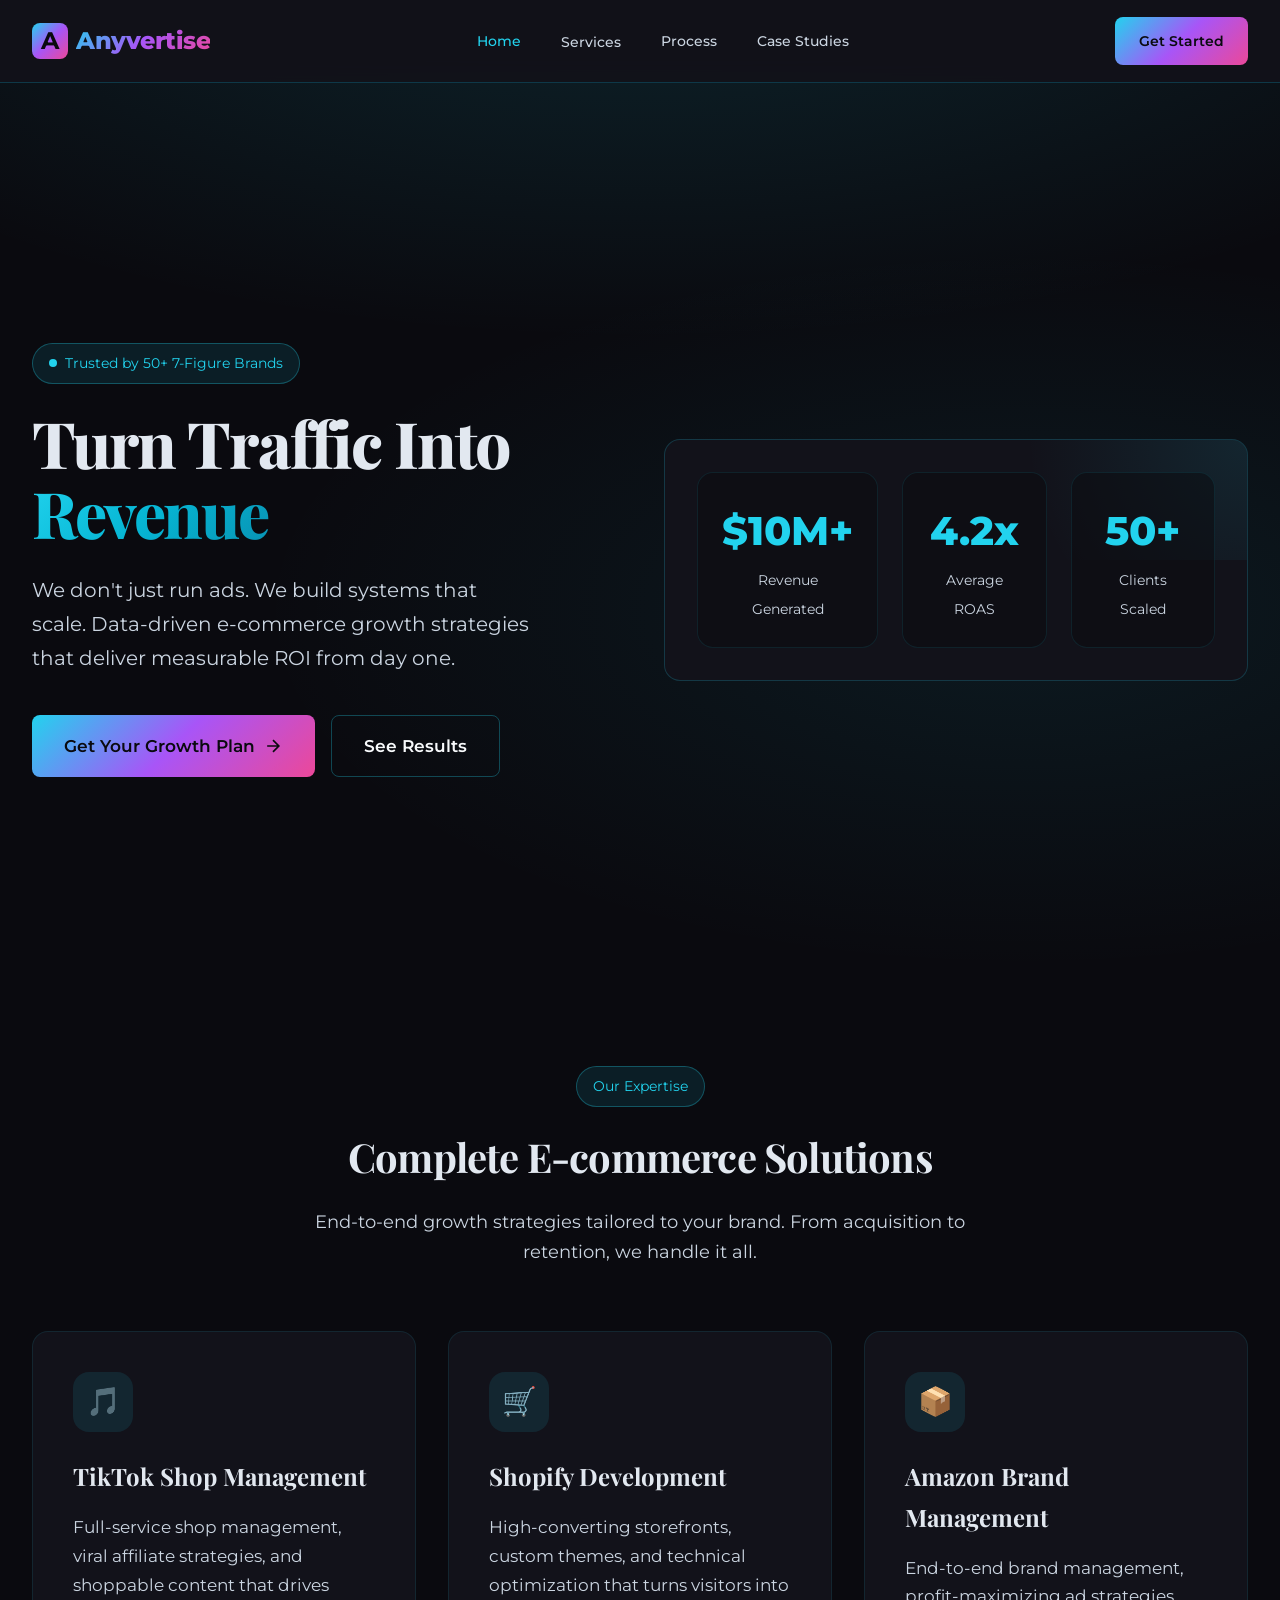
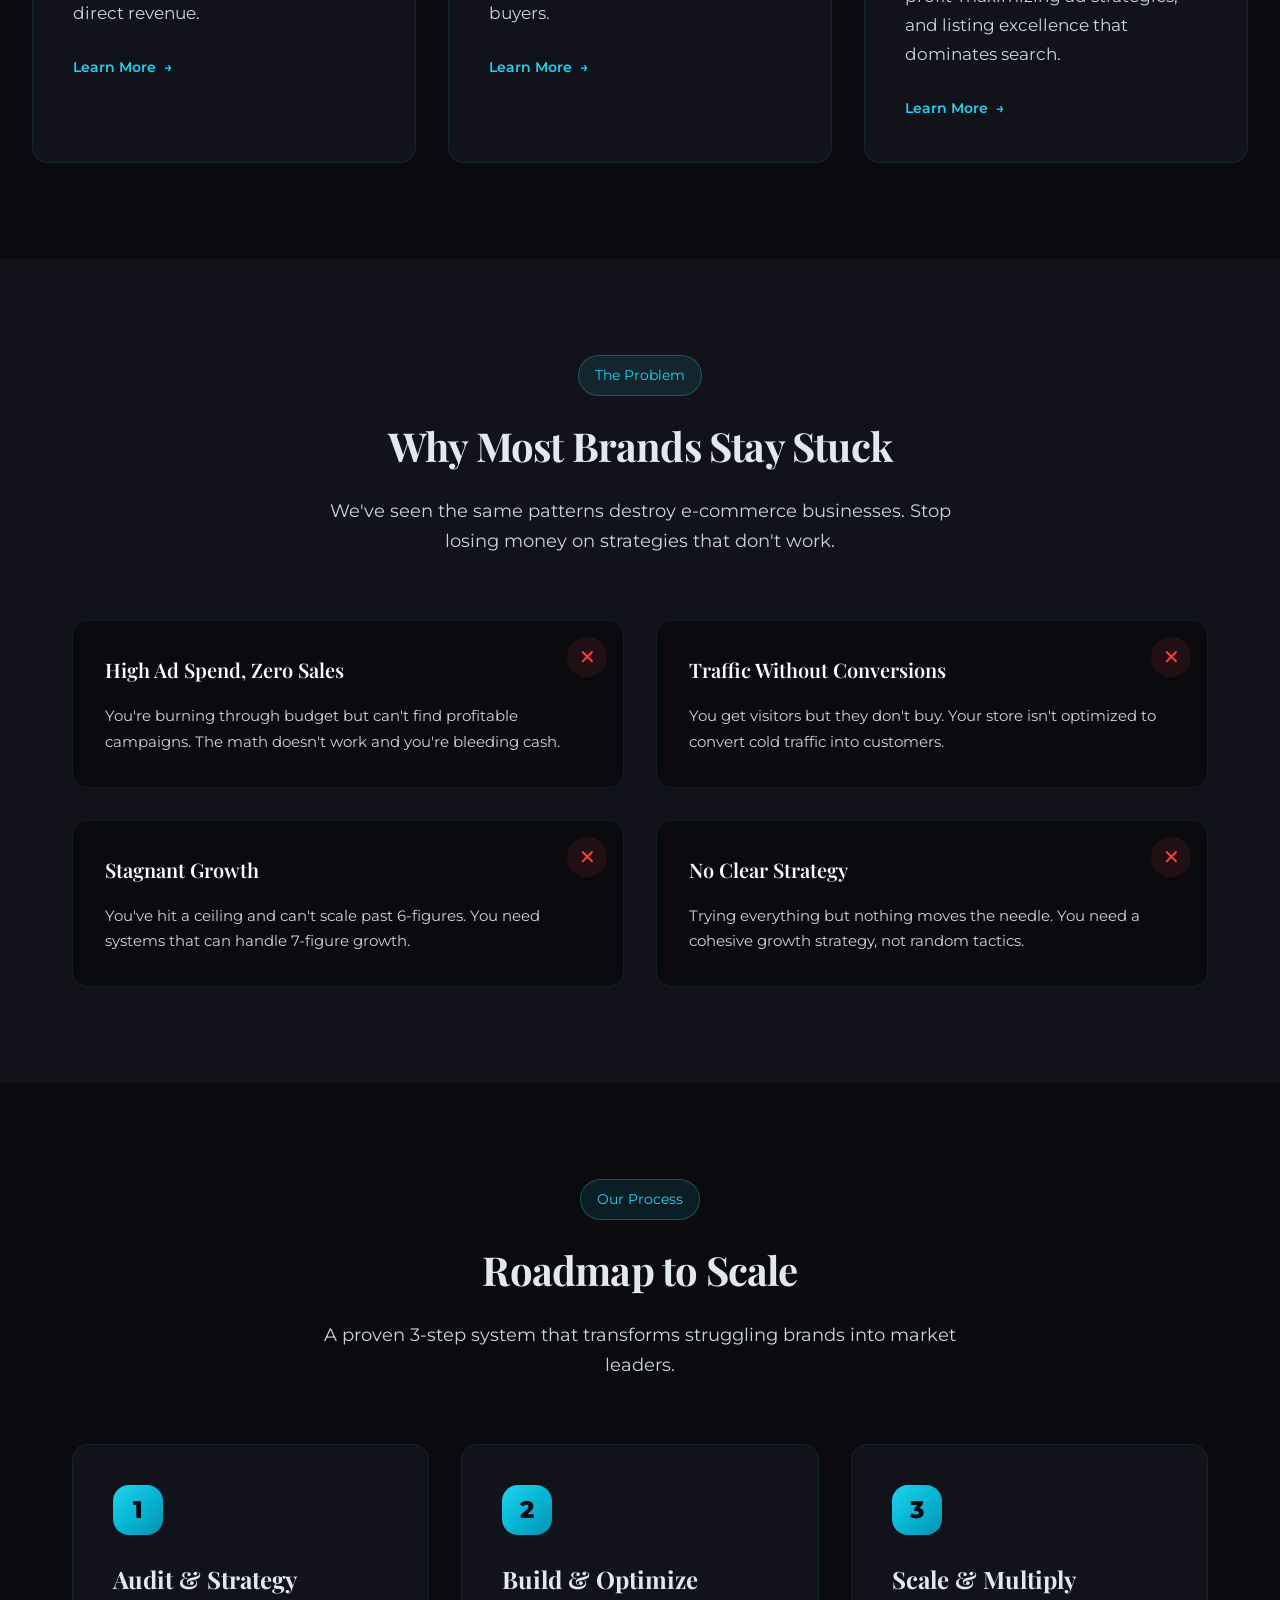
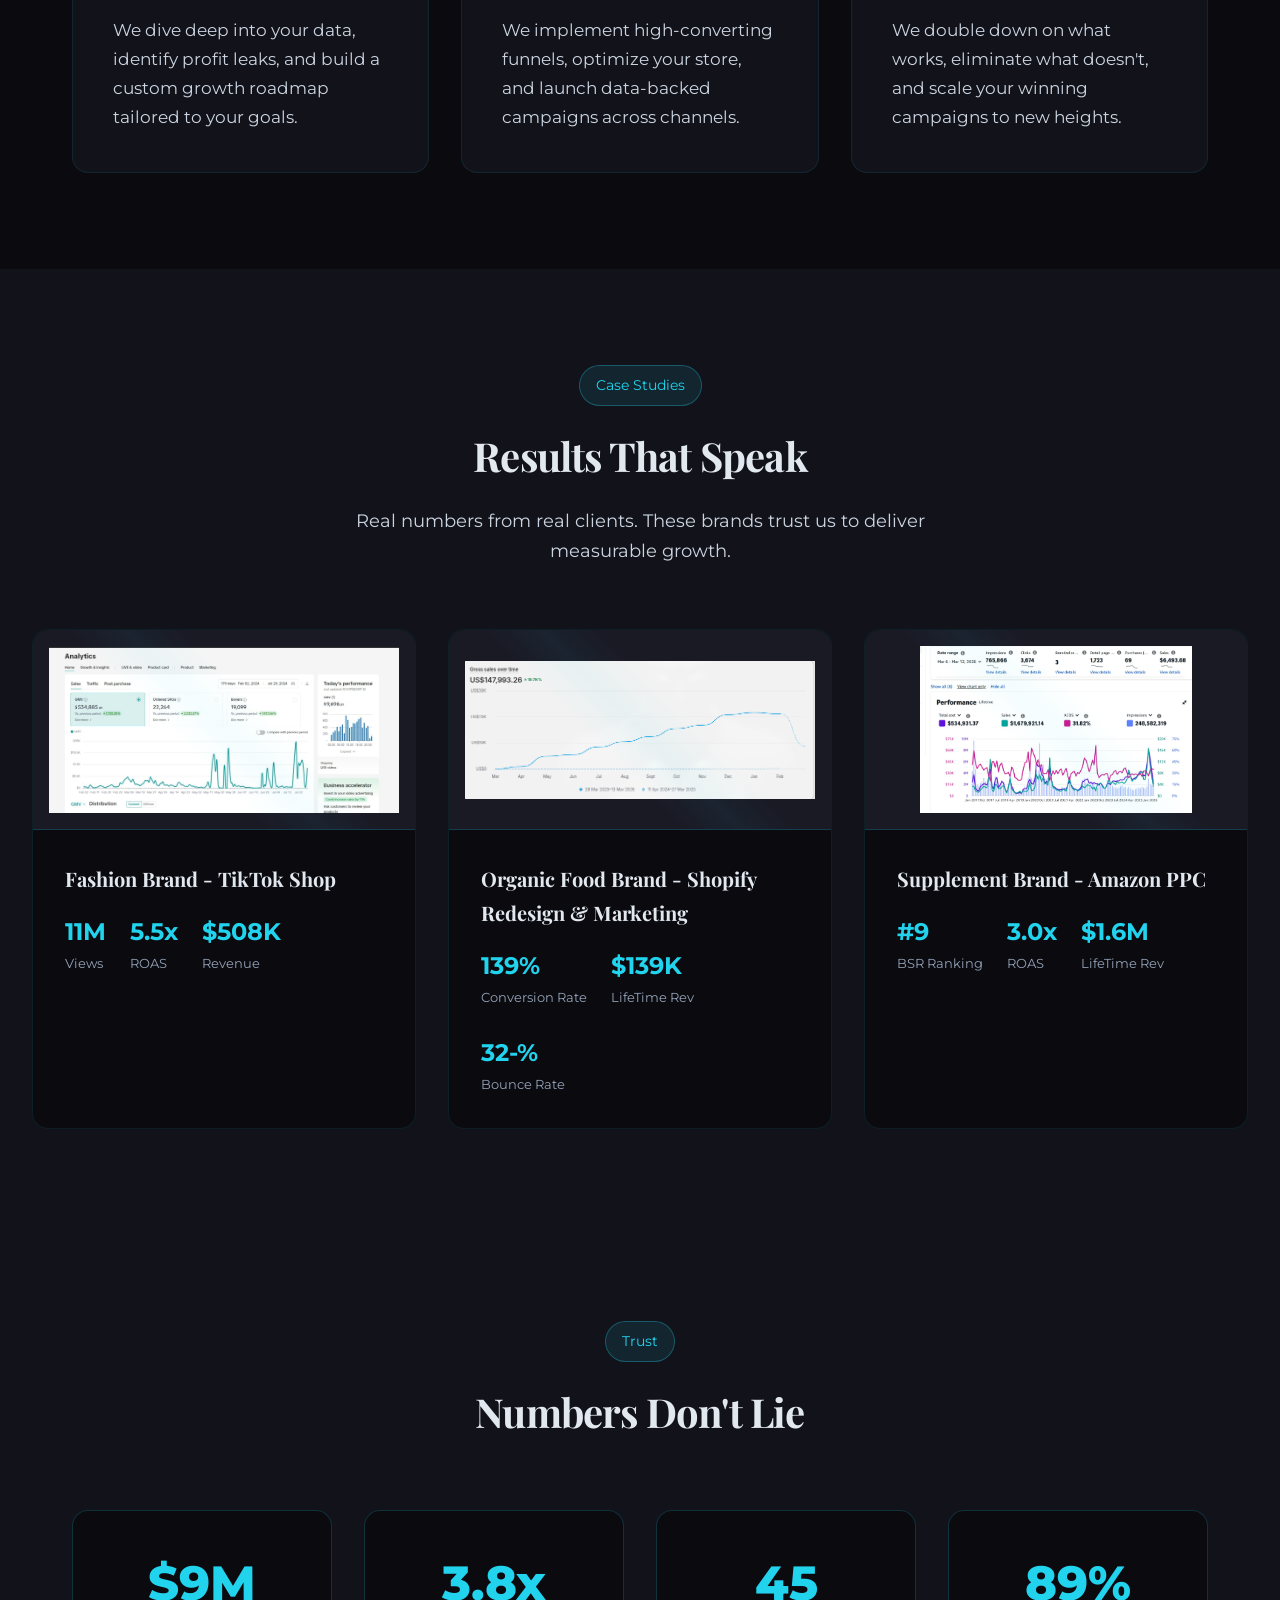
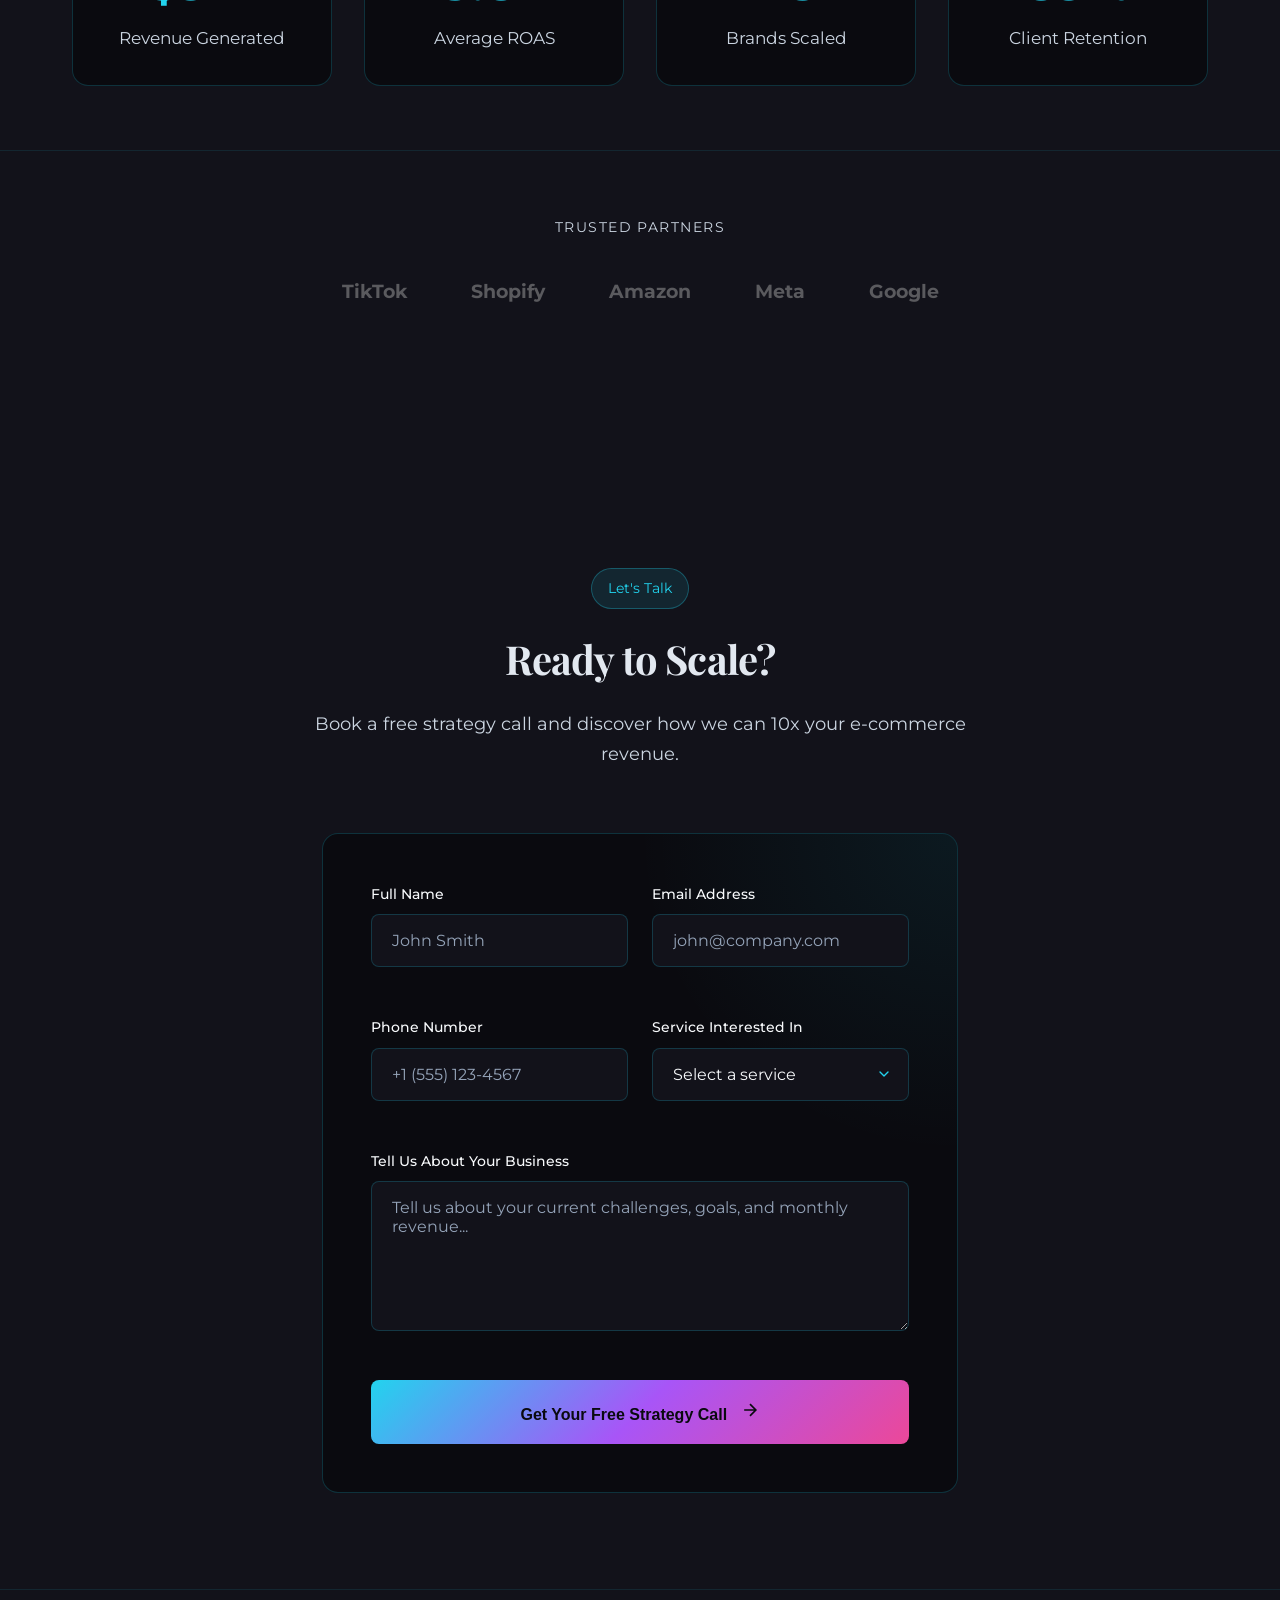
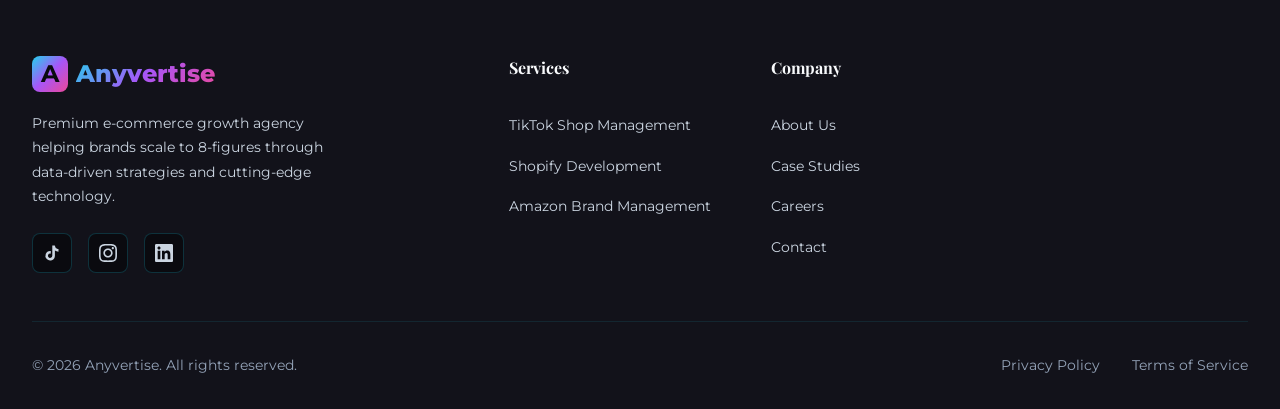
==== index.html @ 981955bb "initial-website" ====
<!DOCTYPE html>
<html lang="en">
<head>
  <meta charset="UTF-8">
  <meta name="viewport" content="width=device-width, initial-scale=1.0">
  <title>Anyvertise | Premium E-commerce Growth Agency</title>
  <meta name="description" content="Scale your e-commerce brand to 8-figures with data-driven strategies. TikTok marketing, Shopify development, and Amazon PPC services.">
  <link rel="stylesheet" href="css/style.css">
  <link rel="preconnect" href="https://fonts.googleapis.com">
  <link rel="preconnect" href="https://fonts.gstatic.com" crossorigin>
</head>
<body>
  <div id="header-placeholder"></div>
  
  <main>
    <section class="hero">
      <div class="hero-inner">
        <div class="hero-content animate-on-scroll">
          <div class="badge">
            <span class="badge-dot"></span>
            Trusted by 50+ 7-Figure Brands
          </div>
          <h1 class="hero-title">
            Turn Traffic Into <span>Revenue</span>
          </h1>
          <p class="hero-description">
            We don't just run ads. We build systems that scale. Data-driven e-commerce growth strategies that deliver measurable ROI from day one.
          </p>
          <div class="hero-buttons">
            <a href="pages/contact.html" class="btn-primary">
              Get Your Growth Plan
              <svg width="20" height="20" viewBox="0 0 24 24" fill="none" stroke="currentColor" stroke-width="2"><path d="M5 12h14M12 5l7 7-7 7"/></svg>
            </a>
            <a href="#results" class="btn-secondary">
              See Results
            </a>
          </div>
        </div>
        
        <div class="hero-visual animate-on-scroll animate-delay-2">
          <div class="hero-card">
            <div class="hero-stats">
              <div class="stat-item">
                <span class="stat-number" data-target="$10M+">0</span>
                <span class="stat-label">Revenue Generated</span>
              </div>
              <div class="stat-item">
                <span class="stat-number" data-target="4.2x">0</span>
                <span class="stat-label">Average ROAS</span>
              </div>
              <div class="stat-item">
                <span class="stat-number" data-target="50+">0</span>
                <span class="stat-label">Clients Scaled</span>
              </div>
            </div>
          </div>
        </div>
      </div>
    </section>

    <section class="services-section">
      <div class="section-header animate-on-scroll">
        <span class="section-badge">Our Expertise</span>
        <h2 class="section-title">Complete E-commerce Solutions</h2>
        <p class="section-description">End-to-end growth strategies tailored to your brand. From acquisition to retention, we handle it all.</p>
      </div>
      
      <div class="services-grid">
        <div class="service-card animate-on-scroll animate-delay-1">
          <div class="service-icon">🎵</div>
          <h3 class="service-title">TikTok Shop Management</h3>
          <p class="service-description">Full-service shop management, viral affiliate strategies, and shoppable content that drives direct revenue.</p>
          <a href="services/tiktok.html" class="service-link">
            Learn More <span>→</span>
          </a>
        </div>

        <div class="service-card animate-on-scroll animate-delay-2">
          <div class="service-icon">🛒</div>
          <h3 class="service-title">Shopify Development</h3>
          <p class="service-description">High-converting storefronts, custom themes, and technical optimization that turns visitors into buyers.</p>
          <a href="services/shopify.html" class="service-link">
            Learn More <span>→</span>
          </a>
        </div>

        <div class="service-card animate-on-scroll animate-delay-3">
          <div class="service-icon">📦</div>
          <h3 class="service-title">Amazon Brand Management</h3>
          <p class="service-description">End-to-end brand management, profit-maximizing ad strategies, and listing excellence that dominates search.</p>
          <a href="services/amazon.html" class="service-link">
            Learn More <span>→</span>
          </a>
        </div>      </div>
    </section>

    <section class="problem-section">
      <div class="section-header animate-on-scroll">
        <span class="section-badge">The Problem</span>
        <h2 class="section-title">Why Most Brands Stay Stuck</h2>
        <p class="section-description">We've seen the same patterns destroy e-commerce businesses. Stop losing money on strategies that don't work.</p>
      </div>
      
      <div class="problem-grid">
        <div class="problem-card animate-on-scroll animate-delay-1">
          <h3 class="problem-title">High Ad Spend, Zero Sales</h3>
          <p class="problem-description">You're burning through budget but can't find profitable campaigns. The math doesn't work and you're bleeding cash.</p>
        </div>
        
        <div class="problem-card animate-on-scroll animate-delay-2">
          <h3 class="problem-title">Traffic Without Conversions</h3>
          <p class="problem-description">You get visitors but they don't buy. Your store isn't optimized to convert cold traffic into customers.</p>
        </div>
        
        <div class="problem-card animate-on-scroll animate-delay-2">
          <h3 class="problem-title">Stagnant Growth</h3>
          <p class="problem-description">You've hit a ceiling and can't scale past 6-figures. You need systems that can handle 7-figure growth.</p>
        </div>
        
        <div class="problem-card animate-on-scroll animate-delay-2">
          <h3 class="problem-title">No Clear Strategy</h3>
          <p class="problem-description">Trying everything but nothing moves the needle. You need a cohesive growth strategy, not random tactics.</p>
        </div>
      </div>
    </section>

    <section class="strategy-section" id="process">
      <div class="section-header animate-on-scroll">
        <span class="section-badge">Our Process</span>
        <h2 class="section-title">Roadmap to Scale</h2>
        <p class="section-description">A proven 3-step system that transforms struggling brands into market leaders.</p>
      </div>
      
      <div class="roadmap">
        <div class="roadmap-step animate-on-scroll animate-delay-1">
          <span class="step-number">1</span>
          <h3 class="roadmap-title">Audit & Strategy</h3>
          <p class="roadmap-description">We dive deep into your data, identify profit leaks, and build a custom growth roadmap tailored to your goals.</p>
        </div>
        
        <div class="roadmap-step animate-on-scroll animate-delay-2">
          <span class="step-number">2</span>
          <h3 class="roadmap-title">Build & Optimize</h3>
          <p class="roadmap-description">We implement high-converting funnels, optimize your store, and launch data-backed campaigns across channels.</p>
        </div>
        
        <div class="roadmap-step animate-on-scroll animate-delay-3">
          <span class="step-number">3</span>
          <h3 class="roadmap-title">Scale & Multiply</h3>
          <p class="roadmap-description">We double down on what works, eliminate what doesn't, and scale your winning campaigns to new heights.</p>
        </div>
      </div>
    </section>

    <section class="case-study-section" id="results">
      <div class="section-header animate-on-scroll">
        <span class="section-badge">Case Studies</span>
        <h2 class="section-title">Results That Speak</h2>
        <p class="section-description">Real numbers from real clients. These brands trust us to deliver measurable growth.</p>
      </div>
      
      <div class="case-study-grid">
        <div class="case-study-card animate-on-scroll animate-delay-1">
          <div class="case-study-image">
            <img src="assets/case-studies/tiktok-homepage.jpeg" alt="TikTok Store Screenshot" class="case-study-screenshot">
          </div>
          <div class="case-study-content">
            <h3 class="case-study-title">Fashion Brand - TikTok Shop</h3>
            <div class="case-study-metrics">
              <div class="metric">
                <span class="metric-value" data-target="12M+">0</span>
                <span class="metric-label">Views</span>
              </div>
              <div class="metric">
                <span class="metric-value" data-target="5.8x">0</span>
                <span class="metric-label">ROAS</span>
              </div>
              <div class="metric">
                <span class="metric-value" data-target="$534K">0</span>
                <span class="metric-label">Revenue</span>
              </div>
            </div>
          </div>
        </div>
        
        <div class="case-study-card animate-on-scroll animate-delay-2">
          <div class="case-study-image">
            <img src="assets/case-studies/shopify-homepage-screenshot.png" alt="Shopify Store Homepage" class="case-study-screenshot">
          </div>
          <div class="case-study-content">
            <h3 class="case-study-title">Organic Food  Brand - Shopify Redesign & Marketing</h3>
            <div class="case-study-metrics">
              <div class="metric">
                <span class="metric-value" data-target="+147%">0</span>
                <span class="metric-label">Conversion Rate</span>
              </div>
              <div class="metric">
                <span class="metric-value" data-target="$147K">0</span>
                <span class="metric-label">LifeTime Rev</span>
              </div>
              <div class="metric">
                <span class="metric-value" data-target="-34%">0</span>
                <span class="metric-label">Bounce Rate</span>
              </div>
            </div>
          </div>
        </div>
        
        <div class="case-study-card animate-on-scroll animate-delay-3">
          <div class="case-study-image">
            <img src="assets/case-studies/amazon-homepage.jpeg" alt="Amazon Results Screenshot" class="case-study-screenshot">
          </div>
          <div class="case-study-content">
            <h3 class="case-study-title">Supplement Brand - Amazon PPC</h3>
            <div class="case-study-metrics">
              <div class="metric">
                <span class="metric-value" data-target="#10">0</span>
                <span class="metric-label">BSR Ranking</span>
              </div>
              <div class="metric">
                <span class="metric-value" data-target="3.2x">0</span>
                <span class="metric-label">ROAS</span>
              </div>
              <div class="metric">
                <span class="metric-value" data-target="$1.68M">0</span>
                <span class="metric-label">LifeTime Rev</span>
              </div>
            </div>
          </div>
        </div>
      </div>
    </section>

    <section class="trust-section">
      <div class="section-header animate-on-scroll">
        <span class="section-badge">Trust</span>
        <h2 class="section-title">Numbers Don't Lie</h2>
      </div>
      
      <div class="trust-stats">
        <div class="trust-stat animate-on-scroll animate-delay-1">
          <span class="trust-number" data-target="$10M+">0</span>
          <span class="trust-label">Revenue Generated</span>
        </div>
        <div class="trust-stat animate-on-scroll animate-delay-2">
          <span class="trust-number" data-target="4.2x">0</span>
          <span class="trust-label">Average ROAS</span>
        </div>
        <div class="trust-stat animate-on-scroll animate-delay-3">
          <span class="trust-number" data-target="50+">0</span>
          <span class="trust-label">Brands Scaled</span>
        </div>
        <div class="trust-stat animate-on-scroll animate-delay-4">
          <span class="trust-number" data-target="98%">0</span>
          <span class="trust-label">Client Retention</span>
        </div>
      </div>
      
      <div class="partners-section">
        <p class="partners-title">Trusted Partners</p>
        <div class="partners-grid">
          <span class="partner-logo">TikTok</span>
          <span class="partner-logo">Shopify</span>
          <span class="partner-logo">Amazon</span>
          <span class="partner-logo">Meta</span>
          <span class="partner-logo">Google</span>
        </div>
      </div>
    </section>

    <section class="contact-section" id="contact">
      <div class="section-header animate-on-scroll">
        <span class="section-badge">Let's Talk</span>
        <h2 class="section-title">Ready to Scale?</h2>
        <p class="section-description">Book a free strategy call and discover how we can 10x your e-commerce revenue.</p>
      </div>
      <div class="contact-container animate-on-scroll animate-delay-1">
        <form class="contact-form" id="contactForm">
          <div class="form-row">
            <div class="form-group">
              <label class="form-label" for="name">Full Name</label>
              <input type="text" id="name" class="form-input" placeholder="John Smith" required>
            </div>
            <div class="form-group">
              <label class="form-label" for="email">Email Address</label>
              <input type="email" id="email" class="form-input" placeholder="john@company.com" required>
            </div>
          </div>
          <div class="form-row">
            <div class="form-group">
              <label class="form-label" for="phone">Phone Number</label>
              <input type="tel" id="phone" class="form-input" placeholder="+1 (555) 123-4567">
            </div>
            <div class="form-group">
              <label class="form-label" for="service">Service Interested In</label>
              <select id="service" class="form-select">
                <option value="">Select a service</option>
                <option value="tiktok">TikTok Marketing</option>
                <option value="shopify">Shopify Development</option>
                <option value="amazon">Amazon PPC</option>
                <option value="multiple">Multiple Services</option>
              </select>
            </div>
          </div>
          <div class="form-group">
            <label class="form-label" for="message">Tell Us About Your Business</label>
            <textarea id="message" class="form-textarea" placeholder="Tell us about your current challenges, goals, and monthly revenue..."></textarea>
          </div>
          <button type="submit" class="form-submit">
            Get Your Free Strategy Call
            <svg width="20" height="20" viewBox="0 0 24 24" fill="none" stroke="currentColor" stroke-width="2" style="margin-left: 0.5rem;"><path d="M5 12h14M12 5l7 7-7 7"/></svg>
          </button>
        </form>
        <div class="form-success" id="formSuccess">
          <div class="form-success-icon">✓</div>
          <h3>Message Sent!</h3>
          <p>Thanks for reaching out. We'll be in touch within 24 hours.</p>
        </div>
      </div>
    </section>
  </main>

  <div id="footer-placeholder"></div>
  
  <script src="js/main.js"></script>
</body>
</html>
---- css/style.css ----
@import url('https://fonts.googleapis.com/css2?family=Playfair+Display:wght@400;500;600;700;800&family=Montserrat:wght@300;400;500;600;700&display=swap');

:root {
  --bg-primary: #0a0a0f;
  --bg-secondary: #12121a;
  --bg-tertiary: #1a1a25;
  --accent-primary: #22d3ee;
  --accent-secondary: #06b6d4;
  --accent-light: #67e8f9;
  --accent-dark: #0891b2;
  --text-heading: #E2E8F0;
  --text-primary: #F8FAFC;
  --text-secondary: #CBD5E1;
  --text-muted: #94A3B8;
  --gradient-glow: linear-gradient(135deg, #22d3ee 0%, #06b6d4 50%, #0891b2 100%);
  --gradient-vibrant: linear-gradient(135deg, #22d3ee 0%, #a855f7 50%, #ec4899 100%);
  --radius-lg: 24px;
  --radius-md: 16px;
  --radius-sm: 8px;
}

*,
*::before,
*::after {
  margin: 0;
  padding: 0;
  box-sizing: border-box;
}

@keyframes slideUp {
  from {
    opacity: 0;
    transform: translateY(40px);
  }
  to {
    opacity: 1;
    transform: translateY(0);
  }
}

@keyframes fadeIn {
  from {
    opacity: 0;
  }
  to {
    opacity: 1;
  }
}

@keyframes countUp {
  from {
    opacity: 0;
    transform: scale(0.5);
  }
  to {
    opacity: 1;
    transform: scale(1);
  }
}

@keyframes pulseGlow {
  0%, 100% {
    box-shadow: 0 0 20px rgba(34, 211, 238, 0.3);
  }
  50% {
    box-shadow: 0 0 40px rgba(34, 211, 238, 0.6);
  }
}

.animate-on-scroll {
  opacity: 0;
  transform: translateY(40px);
  transition: opacity 0.6s ease-out, transform 0.6s ease-out;
}

.animate-on-scroll.visible {
  opacity: 1;
  transform: translateY(0);
}

.animate-delay-1 { transition-delay: 0.1s; }
.animate-delay-2 { transition-delay: 0.2s; }
.animate-delay-3 { transition-delay: 0.3s; }
.animate-delay-4 { transition-delay: 0.4s; }

html {
  scroll-behavior: smooth;
  -webkit-text-size-adjust: 100%;
}

body {
  font-family: 'Montserrat', -apple-system, BlinkMacSystemFont, sans-serif;
  background-color: var(--bg-primary);
  color: var(--text-primary);
  font-size: 17px;
  line-height: 1.7;
  overflow-x: hidden;
  display: flex;
  flex-direction: column;
  min-height: 100vh;
  -webkit-font-smoothing: antialiased;
  -moz-osx-font-smoothing: grayscale;
}

h1, h2, h3, h4, h5, h6,
.hero-title, .section-title, .service-title,
.roadmap-title, .case-study-title, .cta-title,
.service-hero-title, .problem-title, .trust-title,
.footer-title {
  font-family: 'Playfair Display', Georgia, serif;
  color: var(--text-heading);
}

a {
  text-decoration: none;
  color: inherit;
  transition: all 0.3s ease;
}

ul {
  list-style: none;
}

img {
  max-width: 100%;
  height: auto;
}

#header-placeholder {
  position: fixed;
  top: 0;
  left: 0;
  right: 0;
  z-index: 1000;
}

.header {
  background: rgba(18, 18, 26, 0.95);
  backdrop-filter: blur(20px);
  -webkit-backdrop-filter: blur(20px);
  border-bottom: 1px solid rgba(8, 145, 178, 0.3);
  padding: 1rem 0;
  transition: all 0.3s ease;
}

.header.scrolled {
  padding: 0.6rem 0;
  background: rgba(18, 18, 26, 0.98);
}

.header-inner {
  max-width: 1400px;
  margin: 0 auto;
  padding: 0 2rem;
  display: flex;
  align-items: center;
  justify-content: space-between;
  min-height: 50px;
}

.logo {
  display: flex;
  align-items: center;
  gap: 0.5rem;
  font-size: 1.5rem;
  font-weight: 800;
  letter-spacing: -0.02em;
}

.logo-text {
  background: var(--gradient-vibrant);
  -webkit-background-clip: text;
  -webkit-text-fill-color: transparent;
  background-clip: text;
}

.logo-icon {
  width: 36px;
  height: 36px;
  background: var(--gradient-vibrant);
  border-radius: var(--radius-sm);
  display: flex;
  align-items: center;
  justify-content: center;
  font-weight: 700;
  color: var(--bg-primary);
}

.nav-desktop {
  display: flex;
  align-items: center;
  gap: 2.5rem;
}

.nav-link {
  font-size: 0.9rem;
  font-weight: 500;
  color: var(--text-secondary);
  position: relative;
  padding: 0.5rem 0;
}

.nav-link::after {
  content: '';
  position: absolute;
  bottom: 0;
  left: 0;
  width: 0;
  height: 2px;
  background: var(--accent-primary);
  transition: width 0.3s ease;
}

.nav-link:hover {
  color: var(--text-primary);
}

.nav-link:hover::after {
  width: 100%;
}

.nav-link.active {
  color: var(--accent-primary);
}

.dropdown {
  position: relative;
}

.dropdown-menu {
  position: absolute;
  top: 100%;
  left: 50%;
  transform: translateX(-50%);
  background: var(--bg-secondary);
  border: 1px solid rgba(34, 211, 238, 0.2);
  border-radius: var(--radius-md);
  padding: 1rem;
  min-width: 220px;
  opacity: 0;
  visibility: hidden;
  transition: all 0.3s ease;
  margin-top: 1rem;
}

.dropdown:hover .dropdown-menu {
  opacity: 1;
  visibility: visible;
  margin-top: 0.5rem;
}

.dropdown-menu a {
  display: block;
  padding: 0.75rem 1rem;
  border-radius: var(--radius-sm);
  color: var(--text-secondary);
  font-size: 0.9rem;
}

.dropdown-menu a:hover {
  background: rgba(34, 211, 238, 0.1);
  color: var(--accent-primary);
}

.cta-button {
  background: var(--gradient-vibrant);
  color: var(--bg-primary);
  padding: 0.75rem 1.5rem;
  border-radius: var(--radius-sm);
  font-weight: 600;
  font-size: 0.9rem;
}

.cta-button:hover {
  transform: translateY(-2px);
  box-shadow: 0 10px 30px rgba(34, 211, 238, 0.3);
}

.mobile-menu-btn {
  display: none;
  background: none;
  border: none;
  color: var(--text-primary);
  font-size: 1.5rem;
  cursor: pointer;
}

.mobile-nav {
  display: none;
  position: fixed;
  top: 60px;
  left: 0;
  right: 0;
  background: var(--bg-secondary);
  padding: 0.5rem 1rem;
  border-bottom: 1px solid rgba(8, 145, 178, 0.3);
  z-index: 999;
  max-height: calc(100vh - 60px);
  overflow-y: auto;
}

.mobile-nav.active {
  display: block;
}

.mobile-nav a {
  display: block;
  padding: 0.875rem 1rem;
  border-radius: var(--radius-sm);
  color: var(--text-secondary);
  font-size: 0.95rem;
  font-weight: 500;
}

.mobile-nav a:hover {
  background: rgba(34, 211, 238, 0.1);
  color: var(--accent-primary);
}

main {
  flex: 1;
  padding-top: 70px;
}

.hero {
  min-height: 100vh;
  display: flex;
  align-items: center;
  position: relative;
  padding-top: 80px;
  overflow: hidden;
}

.hero::before {
  content: '';
  position: absolute;
  top: 0;
  left: 0;
  right: 0;
  bottom: 0;
  background: 
    radial-gradient(ellipse 80% 50% at 50% -20%, rgba(34, 211, 238, 0.15), transparent),
    radial-gradient(ellipse 60% 40% at 80% 60%, rgba(34, 211, 238, 0.08), transparent);
  pointer-events: none;
}

.hero-inner {
  max-width: 1400px;
  margin: 0 auto;
  padding: 3rem 2rem;
  display: grid;
  grid-template-columns: 1fr 1fr;
  gap: 3rem;
  align-items: center;
  position: relative;
}

.hero-content {
  position: relative;
  z-index: 1;
}

.badge {
  display: inline-flex;
  align-items: center;
  gap: 0.5rem;
  background: rgba(34, 211, 238, 0.1);
  border: 1px solid rgba(34, 211, 238, 0.3);
  padding: 0.5rem 1rem;
  border-radius: 50px;
  font-size: 0.85rem;
  color: var(--accent-primary);
  margin-bottom: 1.5rem;
}

.badge-dot {
  width: 8px;
  height: 8px;
  background: var(--accent-primary);
  border-radius: 50%;
  animation: pulse 2s infinite;
}

@keyframes pulse {
  0%, 100% { opacity: 1; }
  50% { opacity: 0.5; }
}

.hero-title {
  font-size: 4rem;
  font-weight: 800;
  line-height: 1.1;
  letter-spacing: -0.03em;
  margin-bottom: 1.5rem;
}

.hero-title span {
  background: var(--gradient-glow);
  -webkit-background-clip: text;
  -webkit-text-fill-color: transparent;
  background-clip: text;
}

.hero-description {
  font-size: 1.25rem;
  color: var(--text-secondary);
  margin-bottom: 2.5rem;
  max-width: 500px;
}

.hero-buttons {
  display: flex;
  gap: 1rem;
}

.btn-primary {
  background: var(--gradient-vibrant);
  color: var(--bg-primary);
  padding: 1rem 2rem;
  border-radius: var(--radius-sm);
  font-weight: 600;
  display: inline-flex;
  align-items: center;
  gap: 0.5rem;
}

.btn-primary:hover {
  transform: translateY(-2px);
  box-shadow: 0 15px 40px rgba(34, 211, 238, 0.3);
}

.btn-secondary {
  background: transparent;
  border: 1px solid rgba(34, 211, 238, 0.3);
  color: var(--text-primary);
  padding: 1rem 2rem;
  border-radius: var(--radius-sm);
  font-weight: 600;
  display: inline-flex;
  align-items: center;
  gap: 0.5rem;
}

.btn-secondary:hover {
  border-color: var(--accent-primary);
  background: rgba(34, 211, 238, 0.1);
}

.hero-visual {
  position: relative;
  z-index: 1;
}

.hero-card {
  background: var(--bg-secondary);
  border: 1px solid rgba(34, 211, 238, 0.2);
  border-radius: var(--radius-md);
  padding: 2rem;
  position: relative;
  overflow: hidden;
}

.hero-card::before {
  content: '';
  position: absolute;
  top: -50%;
  right: -50%;
  width: 100%;
  height: 100%;
  background: radial-gradient(circle, rgba(34, 211, 238, 0.1), transparent 70%);
}

.hero-stats {
  display: grid;
  grid-template-columns: repeat(3, 1fr);
  gap: 1.5rem;
  position: relative;
}

.stat-item {
  text-align: center;
  padding: 1.5rem;
  background: rgba(10, 10, 15, 0.5);
  border-radius: var(--radius-md);
  border: 1px solid rgba(34, 211, 238, 0.1);
}

.stat-number {
  font-size: 2.5rem;
  font-weight: 800;
  color: var(--accent-primary);
  display: block;
}

.stat-label {
  font-size: 0.85rem;
  color: var(--text-secondary);
  margin-top: 0.5rem;
}

.services-section {
  padding: 6rem 0;
  position: relative;
}

.section-container {
  max-width: 1400px;
  margin: 0 auto;
  padding: 0 2rem;
}

.section-header {
  text-align: center;
  max-width: 700px;
  margin: 0 auto 4rem;
  padding: 0 1rem;
}

.section-badge {
  display: inline-block;
  background: rgba(34, 211, 238, 0.1);
  border: 1px solid rgba(34, 211, 238, 0.3);
  padding: 0.5rem 1rem;
  border-radius: 50px;
  font-size: 0.85rem;
  color: var(--accent-primary);
  margin-bottom: 1rem;
}

.section-title {
  font-size: 2.5rem;
  font-weight: 700;
  letter-spacing: -0.02em;
  margin-bottom: 1rem;
}

.section-description {
  color: var(--text-secondary);
  font-size: 1.1rem;
}

.services-grid {
  display: grid;
  grid-template-columns: repeat(3, 1fr);
  gap: 2rem;
  max-width: 1400px;
  margin: 0 auto;
  padding: 0 2rem;
}

.service-card {
  background: var(--bg-secondary);
  border: 1px solid rgba(34, 211, 238, 0.1);
  border-radius: var(--radius-md);
  padding: 2.5rem;
  transition: all 0.4s ease;
  position: relative;
  overflow: hidden;
}

.service-card::before {
  content: '';
  position: absolute;
  top: 0;
  left: 0;
  right: 0;
  height: 3px;
  background: var(--gradient-glow);
  transform: scaleX(0);
  transition: transform 0.4s ease;
}

.service-card:hover {
  transform: translateY(-8px);
  border-color: rgba(34, 211, 238, 0.3);
  box-shadow: 0 20px 50px rgba(0, 0, 0, 0.3);
}

.service-card:hover::before {
  transform: scaleX(1);
}

.service-icon {
  width: 60px;
  height: 60px;
  background: rgba(34, 211, 238, 0.1);
  border-radius: var(--radius-md);
  display: flex;
  align-items: center;
  justify-content: center;
  font-size: 1.75rem;
  margin-bottom: 1.5rem;
}

.service-title {
  font-size: 1.5rem;
  font-weight: 700;
  margin-bottom: 1rem;
}

.service-description {
  color: var(--text-secondary);
  margin-bottom: 1.5rem;
  line-height: 1.7;
}

.service-link {
  display: inline-flex;
  align-items: center;
  gap: 0.5rem;
  color: var(--accent-primary);
  font-weight: 600;
  font-size: 0.9rem;
}

.service-link:hover {
  gap: 0.75rem;
}

.problem-section {
  padding: 6rem 0;
  background: var(--bg-secondary);
}

.problem-grid {
  display: grid;
  grid-template-columns: repeat(2, 1fr);
  gap: 2rem;
  max-width: 1200px;
  margin: 0 auto;
  padding: 0 2rem;
  width: 100%;
}

.problem-card {
  background: var(--bg-primary);
  border: 1px solid rgba(34, 211, 238, 0.1);
  border-radius: var(--radius-md);
  padding: 2rem;
  position: relative;
  overflow: hidden;
}

.problem-card::before {
  content: '✕';
  position: absolute;
  top: 1rem;
  right: 1rem;
  width: 40px;
  height: 40px;
  background: rgba(239, 68, 68, 0.1);
  border-radius: 50%;
  display: flex;
  align-items: center;
  justify-content: center;
  color: #ef4444;
  font-size: 1.25rem;
}

.problem-title {
  font-size: 1.25rem;
  font-weight: 600;
  margin-bottom: 1rem;
  color: var(--text-primary);
}

.problem-description {
  color: var(--text-secondary);
  font-size: 0.95rem;
}

.strategy-section {
  padding: 6rem 0;
}

.roadmap {
  display: grid;
  grid-template-columns: repeat(3, 1fr);
  gap: 2rem;
  max-width: 1200px;
  margin: 0 auto;
  padding: 0 2rem;
  width: 100%;
}

.roadmap-step {
  position: relative;
  padding: 2.5rem;
  background: var(--bg-secondary);
  border: 1px solid rgba(34, 211, 238, 0.1);
  border-radius: var(--radius-md);
  transition: all 0.4s cubic-bezier(0.175, 0.885, 0.32, 1.275);
}

.roadmap-step:hover {
  transform: translateY(-10px) scale(1.02);
  border-color: rgba(34, 211, 238, 0.5);
  box-shadow: 
    0 20px 40px rgba(0, 0, 0, 0.3),
    0 0 30px rgba(34, 211, 238, 0.2),
    inset 0 0 30px rgba(34, 211, 238, 0.05);
}

.roadmap-step::after {
  content: '→';
  position: absolute;
  top: 50%;
  right: -1.5rem;
  transform: translateY(-50%);
  color: var(--accent-primary);
  font-size: 2rem;
  display: none;
}

.roadmap-step:last-child::after {
  display: none;
}

.step-number {
  display: inline-flex;
  align-items: center;
  justify-content: center;
  width: 50px;
  height: 50px;
  background: var(--gradient-glow);
  border-radius: var(--radius-md);
  font-size: 1.5rem;
  font-weight: 800;
  color: var(--bg-primary);
  margin-bottom: 1.5rem;
}

.roadmap-title {
  font-size: 1.5rem;
  font-weight: 700;
  margin-bottom: 1rem;
}

.roadmap-description {
  color: var(--text-secondary);
  line-height: 1.7;
}

.case-study-section {
  padding: 6rem 0;
  background: var(--bg-secondary);
}

.case-study-grid {
  display: grid;
  grid-template-columns: repeat(3, 1fr);
  gap: 2rem;
  max-width: 1400px;
  margin: 0 auto;
  padding: 0 2rem;
  width: 100%;
}

.case-study-card {
  background: var(--bg-primary);
  border: 1px solid rgba(34, 211, 238, 0.1);
  border-radius: var(--radius-md);
  overflow: hidden;
  transition: all 0.4s ease;
}

.case-study-card:hover {
  transform: translateY(-8px);
  border-color: rgba(34, 211, 238, 0.3);
  box-shadow: 0 20px 50px rgba(0, 0, 0, 0.3);
}

.case-study-image {
  height: 200px;
  background: var(--bg-tertiary);
  display: flex;
  align-items: center;
  justify-content: center;
  border-bottom: 1px solid rgba(8, 145, 178, 0.3);
  position: relative;
  overflow: hidden;
}

.case-study-image::before {
  content: '';
  position: absolute;
  inset: 0;
  background: 
    linear-gradient(45deg, transparent 40%, rgba(34, 211, 238, 0.05) 50%, transparent 60%);
}

.case-study-placeholder {
  text-align: center;
  color: var(--text-muted);
}

.case-study-screenshot {
  width: 100%;
  height: 100%;
  object-fit: contain;
  padding: 1rem;
  transition: transform 0.6s cubic-bezier(0.165, 0.84, 0.44, 1);
}

.case-study-card:hover .case-study-screenshot {
  transform: scale(1.1);
}

.case-study-placeholder-icon {
  font-size: 3rem;
  margin-bottom: 0.5rem;
  opacity: 0.5;
}

.case-study-content {
  padding: 2rem;
}

.case-study-title {
  font-size: 1.25rem;
  font-weight: 700;
  margin-bottom: 1rem;
}

.case-study-metrics {
  display: flex;
  gap: 1.5rem;
  flex-wrap: wrap;
}

.metric {
  display: flex;
  flex-direction: column;
}

.metric-value {
  font-size: 1.5rem;
  font-weight: 700;
  color: var(--accent-primary);
}

.metric-label {
  font-size: 0.8rem;
  color: var(--text-muted);
}

.trust-section {
  padding: 6rem 0;
  background: var(--bg-secondary);
}

.trust-stats {
  display: grid;
  grid-template-columns: repeat(4, 1fr);
  gap: 2rem;
  max-width: 1200px;
  margin: 0 auto 4rem;
  padding: 0 2rem;
  width: 100%;
}

.trust-stat {
  text-align: center;
  padding: 2rem;
  background: var(--bg-primary);
  border: 1px solid rgba(34, 211, 238, 0.2);
  border-radius: var(--radius-md);
}

.trust-number {
  font-size: 3rem;
  font-weight: 800;
  color: var(--accent-primary);
  display: block;
}

.trust-label {
  color: var(--text-secondary);
  margin-top: 0.5rem;
}

.partners-section {
  padding: 4rem 0;
  background: var(--bg-secondary);
  border-top: 1px solid rgba(34, 211, 238, 0.1);
}

.partners-title {
  text-align: center;
  color: var(--text-secondary);
  font-size: 0.9rem;
  text-transform: uppercase;
  letter-spacing: 0.1em;
  margin-bottom: 2rem;
}

.partners-grid {
  display: flex;
  justify-content: center;
  align-items: center;
  gap: 4rem;
  flex-wrap: wrap;
  padding: 0 2rem;
}

.partner-logo {
  height: 40px;
  opacity: 0.5;
  filter: grayscale(100%);
  transition: all 0.3s ease;
  display: flex;
  align-items: center;
  justify-content: center;
  color: var(--text-muted);
  font-weight: 700;
  font-size: 1.2rem;
}

.partner-logo:hover {
  opacity: 1;
  filter: grayscale(0%);
  color: var(--accent-primary);
}

.cta-section {
  padding: 6rem 0;
  background: var(--bg-secondary);
}

.cta-box {
  max-width: 900px;
  margin: 0 auto;
  padding: 4rem;
  background: linear-gradient(135deg, rgba(34, 211, 238, 0.1) 0%, rgba(18, 18, 26, 0.8) 100%);
  border: 1px solid rgba(34, 211, 238, 0.3);
  border-radius: var(--radius-lg);
  text-align: center;
  position: relative;
  overflow: hidden;
}

.cta-box::before {
  content: '';
  position: absolute;
  top: -100px;
  left: -100px;
  width: 300px;
  height: 300px;
  background: radial-gradient(circle, rgba(34, 211, 238, 0.2), transparent 70%);
}

.cta-title {
  font-size: 2.5rem;
  font-weight: 700;
  margin-bottom: 1rem;
  position: relative;
}

.cta-description {
  color: var(--text-secondary);
  font-size: 1.1rem;
  margin-bottom: 2rem;
  position: relative;
}

.contact-section {
  padding: 6rem 0;
  background: var(--bg-secondary);
}

.contact-container {
  max-width: 700px;
  margin: 0 auto;
  padding: 0 2rem;
  width: 100%;
}

.contact-form {
  background: var(--bg-primary);
  border: 1px solid rgba(34, 211, 238, 0.2);
  border-radius: var(--radius-md);
  padding: 3rem;
  position: relative;
  overflow: hidden;
}

.contact-form::before {
  content: '';
  position: absolute;
  top: -50%;
  right: -50%;
  width: 100%;
  height: 100%;
  background: radial-gradient(circle, rgba(34, 211, 238, 0.08), transparent 70%);
  pointer-events: none;
}

.form-row {
  display: grid;
  grid-template-columns: 1fr 1fr;
  gap: 1.5rem;
  margin-bottom: 1.5rem;
}

.form-group {
  margin-bottom: 1.5rem;
  position: relative;
}

.form-group:last-child {
  margin-bottom: 0;
}

.form-label {
  display: block;
  font-size: 0.9rem;
  font-weight: 500;
  color: var(--text-primary);
  margin-bottom: 0.5rem;
}

.form-input,
.form-select,
.form-textarea {
  width: 100%;
  background: var(--bg-secondary);
  border: 1px solid rgba(34, 211, 238, 0.2);
  border-radius: var(--radius-sm);
  padding: 1rem 1.25rem;
  font-size: 1rem;
  color: var(--text-primary);
  font-family: 'Montserrat', sans-serif;
  transition: all 0.3s ease;
}

.form-input:focus,
.form-select:focus,
.form-textarea:focus {
  outline: none;
  border-color: var(--accent-primary);
  box-shadow: 0 0 0 3px rgba(34, 211, 238, 0.1);
}

.form-input::placeholder,
.form-textarea::placeholder {
  color: var(--text-muted);
}

.form-select {
  cursor: pointer;
  appearance: none;
  background-image: url("data:image/svg+xml,%3Csvg xmlns='http://www.w3.org/2000/svg' width='24' height='24' viewBox='0 0 24 24' fill='none' stroke='%2322d3ee' stroke-width='2' stroke-linecap='round' stroke-linejoin='round'%3E%3Cpolyline points='6 9 12 15 18 9'%3E%3C/polyline%3E%3C/svg%3E");
  background-repeat: no-repeat;
  background-position: right 1rem center;
  background-size: 1rem;
}

.form-select option {
  background: var(--bg-secondary);
  color: var(--text-primary);
}

.form-textarea {
  min-height: 150px;
  resize: vertical;
}

.form-submit {
  width: 100%;
  background: var(--gradient-vibrant);
  color: var(--bg-primary);
  padding: 1.25rem 2rem;
  border: none;
  border-radius: var(--radius-sm);
  font-size: 1rem;
  font-weight: 700;
  cursor: pointer;
  transition: all 0.3s ease;
  margin-top: 1rem;
}

.form-submit:hover {
  transform: translateY(-2px);
  box-shadow: 0 15px 40px rgba(34, 211, 238, 0.3);
}

.form-success {
  display: none;
  text-align: center;
  padding: 2rem;
}

.form-success.show {
  display: block;
}

.form-success-icon {
  width: 80px;
  height: 80px;
  background: rgba(34, 211, 238, 0.1);
  border-radius: 50%;
  display: flex;
  align-items: center;
  justify-content: center;
  margin: 0 auto 1.5rem;
  font-size: 2.5rem;
}

.form-success h3 {
  font-size: 1.5rem;
  margin-bottom: 0.5rem;
}

.form-success p {
  color: var(--text-secondary);
}

#footer-placeholder {
  margin-top: auto;
}

.footer {
  background: var(--bg-secondary);
  border-top: 1px solid rgba(34, 211, 238, 0.1);
  padding: 4rem 0 2rem;
}

.footer-inner {
  max-width: 1400px;
  margin: 0 auto;
  padding: 0 2rem;
}

.footer-grid {
  display: grid;
  grid-template-columns: 2fr 1fr 1fr 1fr;
  gap: 3rem;
  margin-bottom: 3rem;
}

.footer-brand {
  max-width: 300px;
}

.footer-logo {
  display: flex;
  align-items: center;
  gap: 0.5rem;
  font-size: 1.5rem;
  font-weight: 800;
  margin-bottom: 1rem;
}

.footer-description {
  color: var(--text-secondary);
  font-size: 0.9rem;
  line-height: 1.7;
}

.footer-title {
  font-size: 1rem;
  font-weight: 700;
  margin-bottom: 1.5rem;
  color: var(--text-primary);
}

.footer-links a {
  display: block;
  color: var(--text-secondary);
  padding: 0.5rem 0;
  font-size: 0.9rem;
}

.footer-links a:hover {
  color: var(--accent-primary);
}

.footer-social {
  display: flex;
  gap: 1rem;
  margin-top: 1.5rem;
}

.social-link {
  width: 40px;
  height: 40px;
  background: var(--bg-primary);
  border: 1px solid rgba(34, 211, 238, 0.2);
  border-radius: var(--radius-sm);
  display: flex;
  align-items: center;
  justify-content: center;
  color: var(--text-secondary);
  transition: all 0.3s ease;
}

.social-link:hover {
  background: var(--accent-primary);
  color: var(--bg-primary);
  border-color: var(--accent-primary);
}

.footer-bottom {
  padding-top: 2rem;
  border-top: 1px solid rgba(34, 211, 238, 0.1);
  display: flex;
  justify-content: space-between;
  align-items: center;
  color: var(--text-muted);
  font-size: 0.85rem;
}

.footer-legal {
  display: flex;
  gap: 2rem;
}

.footer-legal a {
  color: var(--text-muted);
}

.footer-legal a:hover {
  color: var(--accent-primary);
}

.service-hero {
  padding: 120px 0 60px;
  text-align: center;
  position: relative;
  overflow: hidden;
}

.service-hero::before {
  content: '';
  position: absolute;
  top: 0;
  left: 0;
  right: 0;
  bottom: 0;
  background: 
    radial-gradient(ellipse 60% 40% at 50% 0%, rgba(34, 211, 238, 0.15), transparent);
  pointer-events: none;
}

.service-hero-content {
  position: relative;
  z-index: 1;
  max-width: 800px;
  margin: 0 auto;
  padding: 0 2rem;
}

.service-hero-title {
  font-size: 3.5rem;
  font-weight: 800;
  letter-spacing: -0.02em;
  margin-bottom: 1.5rem;
}

.service-hero-title span {
  background: var(--gradient-glow);
  -webkit-background-clip: text;
  -webkit-text-fill-color: transparent;
  background-clip: text;
}

.service-hero-description {
  font-size: 1.25rem;
  color: var(--text-secondary);
  max-width: 600px;
  margin: 0 auto;
}

@keyframes fadeInUp {
  from {
    opacity: 0;
    transform: translateY(30px);
  }
  to {
    opacity: 1;
    transform: translateY(0);
  }
}

.animate-fade-in {
  animation: fadeInUp 0.8s ease forwards;
}

.delay-1 { animation-delay: 0.1s; }
.delay-2 { animation-delay: 0.2s; }
.delay-3 { animation-delay: 0.3s; }
.delay-4 { animation-delay: 0.4s; }
.delay-5 { animation-delay: 0.5s; }

@media (max-width: 1024px) {
  .hero-inner {
    grid-template-columns: 1fr;
    gap: 3rem;
    padding: 2rem 1.5rem;
  }

  .hero-title {
    font-size: 2.75rem;
  }

  .hero-content {
    text-align: center;
  }

  .hero-description {
    margin: 0 auto 2rem;
  }

  .hero-buttons {
    justify-content: center;
    flex-wrap: wrap;
  }

  .hero-visual {
    max-width: 100%;
    padding: 0 1rem;
  }

  .hero-stats {
    gap: 1rem;
  }

  .stat-item {
    padding: 1rem;
  }

  .stat-number {
    font-size: 1.75rem;
  }

  .services-grid {
    grid-template-columns: repeat(2, 1fr);
    padding: 0 1.5rem;
  }

  .section-header {
    padding: 0 1.5rem;
  }

  .section-title {
    font-size: 2rem;
  }

  .problem-grid {
    grid-template-columns: 1fr;
    padding: 0 1.5rem;
  }

  .roadmap {
    grid-template-columns: 1fr;
    padding: 0 1.5rem;
    gap: 1.5rem;
  }

  .roadmap-step::after {
    display: none;
  }

  .roadmap-step {
    padding: 1.5rem;
  }

  .case-study-grid {
    grid-template-columns: repeat(2, 1fr);
    padding: 0 1.5rem;
  }

  .trust-stats {
    grid-template-columns: repeat(2, 1fr);
    padding: 0 1.5rem;
  }

  .footer-grid {
    grid-template-columns: 1fr 1fr;
    gap: 2rem;
    padding: 0 1.5rem;
  }

  .footer-inner {
    padding: 0 1.5rem;
  }

  .service-hero {
    padding: 120px 0 60px;
  }

  .service-hero-title {
    font-size: 2.75rem;
  }

  .contact-container {
    padding: 0 1.5rem;
  }

  .contact-form {
    padding: 2rem 1.5rem;
  }
}

@media (max-width: 768px) {
  :root {
    padding: 0;
  }

  body {
    overflow-x: hidden;
  }

  .header {
    padding: 0.75rem 0;
  }

  .header-inner {
    padding: 0 1rem;
  }

  .logo {
    font-size: 1.25rem;
  }

  .logo-icon {
    width: 32px;
    height: 32px;
    font-size: 1rem;
  }

  .cta-button {
    padding: 0.5rem 1rem;
    font-size: 0.85rem;
  }

  .mobile-menu-btn {
    display: block;
    font-size: 1.25rem;
    padding: 0.5rem;
  }

  .mobile-nav {
    top: 60px;
    padding: 0.5rem;
  }

  .mobile-nav a {
    padding: 0.75rem 1rem;
    font-size: 0.95rem;
  }

  .hero {
    padding-top: 80px;
    min-height: auto;
  }

  .hero-inner {
    padding: 2rem 1rem;
    gap: 2rem;
  }

  .hero-content {
    text-align: center;
  }

  .badge {
    font-size: 0.75rem;
    padding: 0.4rem 0.75rem;
  }

  .hero-title {
    font-size: 2rem;
    line-height: 1.2;
    margin-bottom: 1rem;
  }

  .hero-description {
    font-size: 1rem;
    margin-bottom: 1.5rem;
  }

  .hero-buttons {
    flex-direction: column;
    gap: 0.75rem;
    width: 100%;
  }

  .btn-primary,
  .btn-secondary {
    width: 100%;
    justify-content: center;
    padding: 0.875rem 1.5rem;
    font-size: 0.95rem;
  }

  .hero-card {
    padding: 1.5rem 1rem;
  }

  .hero-stats {
    grid-template-columns: 1fr;
    gap: 0.75rem;
  }

  .stat-item {
    padding: 1rem;
  }

  .stat-number {
    font-size: 1.5rem;
  }

  .stat-label {
    font-size: 0.8rem;
  }

  .services-section,
  .problem-section,
  .strategy-section,
  .case-study-section,
  .trust-section,
  .contact-section {
    padding: 3rem 0;
  }

  .section-header {
    margin-bottom: 2rem;
    padding: 0 1rem;
  }

  .section-badge {
    font-size: 0.75rem;
    padding: 0.35rem 0.75rem;
  }

  .section-title {
    font-size: 1.75rem;
    margin-bottom: 0.75rem;
  }

  .section-description {
    font-size: 0.95rem;
    line-height: 1.6;
  }

  .services-grid {
    grid-template-columns: 1fr;
    gap: 1.25rem;
    padding: 0 1rem;
  }

  .service-card {
    padding: 1.5rem;
    text-align: center;
  }

  .service-icon {
    width: 50px;
    height: 50px;
    font-size: 1.5rem;
    margin: 0 auto 1rem;
  }

  .service-title {
    font-size: 1.25rem;
    margin-bottom: 0.75rem;
  }

  .service-description {
    font-size: 0.9rem;
    margin-bottom: 1rem;
  }

  .problem-grid {
    grid-template-columns: 1fr;
    gap: 1rem;
    padding: 0 1rem;
  }

  .problem-card {
    padding: 1.25rem;
  }

  .problem-card::before {
    top: 0.75rem;
    right: 0.75rem;
    width: 32px;
    height: 32px;
    font-size: 1rem;
  }

  .problem-title {
    font-size: 1.1rem;
    padding-right: 2rem;
    margin-bottom: 0.5rem;
  }

  .problem-description {
    font-size: 0.875rem;
  }

  .roadmap {
    gap: 1.25rem;
    padding: 0 1rem;
  }

  .roadmap-step {
    padding: 1.5rem 1.25rem;
    text-align: center;
  }

  .step-number {
    width: 44px;
    height: 44px;
    font-size: 1.25rem;
    margin-bottom: 1rem;
  }

  .roadmap-title {
    font-size: 1.25rem;
    margin-bottom: 0.75rem;
  }

  .roadmap-description {
    font-size: 0.9rem;
  }

  .case-study-grid {
    grid-template-columns: 1fr;
    gap: 1.25rem;
    padding: 0 1rem;
  }

  .case-study-image {
    height: 160px;
  }

  .case-study-content {
    padding: 1.25rem;
  }

  .case-study-title {
    font-size: 1.1rem;
    margin-bottom: 0.75rem;
  }

  .case-study-metrics {
    gap: 1rem;
  }

  .metric-value {
    font-size: 1.25rem;
  }

  .metric-label {
    font-size: 0.75rem;
  }

  .trust-stats {
    grid-template-columns: 1fr;
    gap: 1rem;
    padding: 0 1rem;
  }

  .trust-stat {
    padding: 1.5rem 1rem;
  }

  .trust-number {
    font-size: 2rem;
  }

  .trust-label {
    font-size: 0.85rem;
  }

  .partners-section {
    padding: 2rem 0;
  }

  .partners-grid {
    gap: 1.5rem;
    padding: 0 1rem;
  }

  .partner-logo {
    font-size: 1rem;
  }

  .cta-box {
    margin: 0 1rem;
    padding: 2rem 1.5rem;
  }

  .cta-title {
    font-size: 1.5rem;
    margin-bottom: 0.75rem;
  }

  .cta-description {
    font-size: 0.95rem;
    margin-bottom: 1.5rem;
  }

  .contact-section .section-header {
    margin-bottom: 2rem;
  }

  .contact-container {
    padding: 0 1rem;
  }

  .contact-form {
    padding: 1.5rem 1.25rem;
    border-radius: var(--radius-md);
  }

  .form-row {
    grid-template-columns: 1fr;
    gap: 1rem;
    margin-bottom: 1rem;
  }

  .form-group {
    margin-bottom: 1rem;
  }

  .form-label {
    font-size: 0.875rem;
    margin-bottom: 0.4rem;
  }

  .form-input,
  .form-select,
  .form-textarea {
    padding: 0.75rem 1rem;
    font-size: 0.95rem;
    border-radius: var(--radius-sm);
  }

  .form-textarea {
    min-height: 120px;
  }

  .form-submit {
    padding: 1rem 1.5rem;
    font-size: 0.95rem;
    margin-top: 0.5rem;
  }

  .form-success {
    padding: 1rem;
  }

  .form-success-icon {
    width: 60px;
    height: 60px;
    font-size: 2rem;
  }

  .form-success h3 {
    font-size: 1.25rem;
  }

  .footer {
    padding: 3rem 0 1.5rem;
  }

  .footer-inner {
    padding: 0 1rem;
  }

  .footer-grid {
    grid-template-columns: 1fr;
    gap: 2rem;
    margin-bottom: 2rem;
    padding: 0 1rem;
  }

  .footer-brand {
    max-width: 100%;
    text-align: center;
  }

  .footer-logo {
    justify-content: center;
  }

  .footer-description {
    font-size: 0.875rem;
  }

  .footer-social {
    justify-content: center;
  }

  .footer-col {
    text-align: center;
  }

  .footer-title {
    margin-bottom: 1rem;
  }

  .footer-links a {
    padding: 0.4rem 0;
    font-size: 0.875rem;
  }

  .footer-bottom {
    flex-direction: column;
    gap: 1rem;
    text-align: center;
    padding: 1.5rem 1rem 0;
  }

  .footer-legal {
    gap: 1.5rem;
    flex-wrap: wrap;
    justify-content: center;
  }

  .service-hero {
    padding: 100px 0 40px;
  }

  .service-hero-content {
    padding: 0 1rem;
  }

  .service-hero-title {
    font-size: 2rem;
    margin-bottom: 1rem;
  }

  .service-hero-description {
    font-size: 1rem;
    padding: 0 0.5rem;
  }

  .service-hero .hero-buttons {
    margin-top: 1.5rem;
  }
}

@media (max-width: 480px) {
  .hero-title {
    font-size: 1.75rem;
  }

  .section-title {
    font-size: 1.5rem;
  }

  .cta-title {
    font-size: 1.35rem;
  }

  .service-hero-title {
    font-size: 1.75rem;
  }

  .stat-number {
    font-size: 1.35rem;
  }

  .trust-number {
    font-size: 1.75rem;
  }

  .case-study-metrics {
    flex-direction: column;
    gap: 0.75rem;
  }

  .metric {
    flex-direction: row;
    justify-content: space-between;
    align-items: center;
  }

  .metric-value {
    font-size: 1.1rem;
  }

  .footer-grid {
    gap: 1.5rem;
  }
}

@media (max-width: 768px) {
  .header {
    padding: 0.65rem 0;
  }

  .header-inner {
    position: relative;
    min-height: 44px;
  }

  .logo {
    position: absolute;
    left: 50%;
    transform: translateX(-50%);
    font-size: 1.1rem;
  }

  .logo-icon {
    width: 28px;
    height: 28px;
    font-size: 0.85rem;
  }

  .nav-desktop,
  .cta-button {
    display: none !important;
  }

  .mobile-menu-btn {
    position: absolute;
    right: 0;
    z-index: 1001;
    display: block !important;
    background: transparent;
    border: none;
    color: var(--text-primary);
    font-size: 1.25rem;
    padding: 0.5rem;
    cursor: pointer;
  }

  .mobile-nav {
    position: fixed;
    top: 0;
    left: 0;
    width: 280px;
    height: 100vh;
    background: var(--bg-primary);
    border-right: 1px solid rgba(34, 211, 238, 0.2);
    padding: 80px 1.5rem 2rem;
    transform: translateX(-100%);
    transition: transform 0.3s ease;
    z-index: 999;
    display: flex;
    flex-direction: column;
    overflow-y: auto;
  }

  .mobile-nav.active {
    transform: translateX(0);
    box-shadow: 10px 0 30px rgba(0, 0, 0, 0.5);
  }

  .mobile-nav-overlay {
    display: none;
    position: fixed;
    top: 0;
    left: 0;
    right: 0;
    bottom: 0;
    background: rgba(0, 0, 0, 0.6);
    z-index: 998;
  }

  .mobile-nav-overlay.active {
    display: block;
  }

  .mobile-nav-header {
    display: flex;
    justify-content: space-between;
    align-items: center;
    margin-bottom: 2rem;
    padding-bottom: 1rem;
    border-bottom: 1px solid rgba(8, 145, 178, 0.3);
  }

  .mobile-nav-close {
    background: none;
    border: none;
    color: var(--text-primary);
    font-size: 1.5rem;
    cursor: pointer;
    padding: 0.5rem;
  }

  .mobile-nav a {
    display: flex;
    align-items: center;
    gap: 0.75rem;
    padding: 1rem;
    border-radius: var(--radius-sm);
    color: var(--text-secondary);
    font-size: 1rem;
    font-weight: 500;
    margin-bottom: 0.5rem;
  }

  .mobile-nav a:hover,
  .mobile-nav a.active {
    background: rgba(34, 211, 238, 0.1);
    color: var(--accent-primary);
  }

  .mobile-nav-cta {
    margin-top: 1rem;
    background: transparent;
    border: 2px solid var(--accent-primary);
    color: var(--accent-primary) !important;
    padding: 0.875rem 1.5rem !important;
    border-radius: var(--radius-sm);
    font-weight: 700;
    justify-content: center;
    text-align: center;
    display: flex;
    align-items: center;
  }

  .mobile-nav-cta:hover {
    background: var(--accent-primary);
    color: var(--bg-primary) !important;
  }

  .footer-collapse {
    display: none;
  }

  .footer-collapse.active {
    display: block;
  }

  .footer-col {
    border-bottom: 1px solid rgba(8, 145, 178, 0.3);
    padding-bottom: 1rem;
    margin-bottom: 1rem;
  }

  .footer-col:last-child {
    border-bottom: none;
    margin-bottom: 0;
    padding-bottom: 0;
  }

  .footer-title {
    display: flex;
    justify-content: space-between;
    align-items: center;
    cursor: pointer;
    margin-bottom: 0;
  }

  .footer-title::after {
    content: '+';
    font-size: 1.25rem;
    color: var(--accent-primary);
    transition: transform 0.3s ease;
  }

  .footer-title.active::after {
    content: '-';
    transform: rotate(180deg);
  }

  .footer-links {
    display: none;
    padding-top: 1rem;
  }

  .footer-links.show {
    display: block;
  }
}
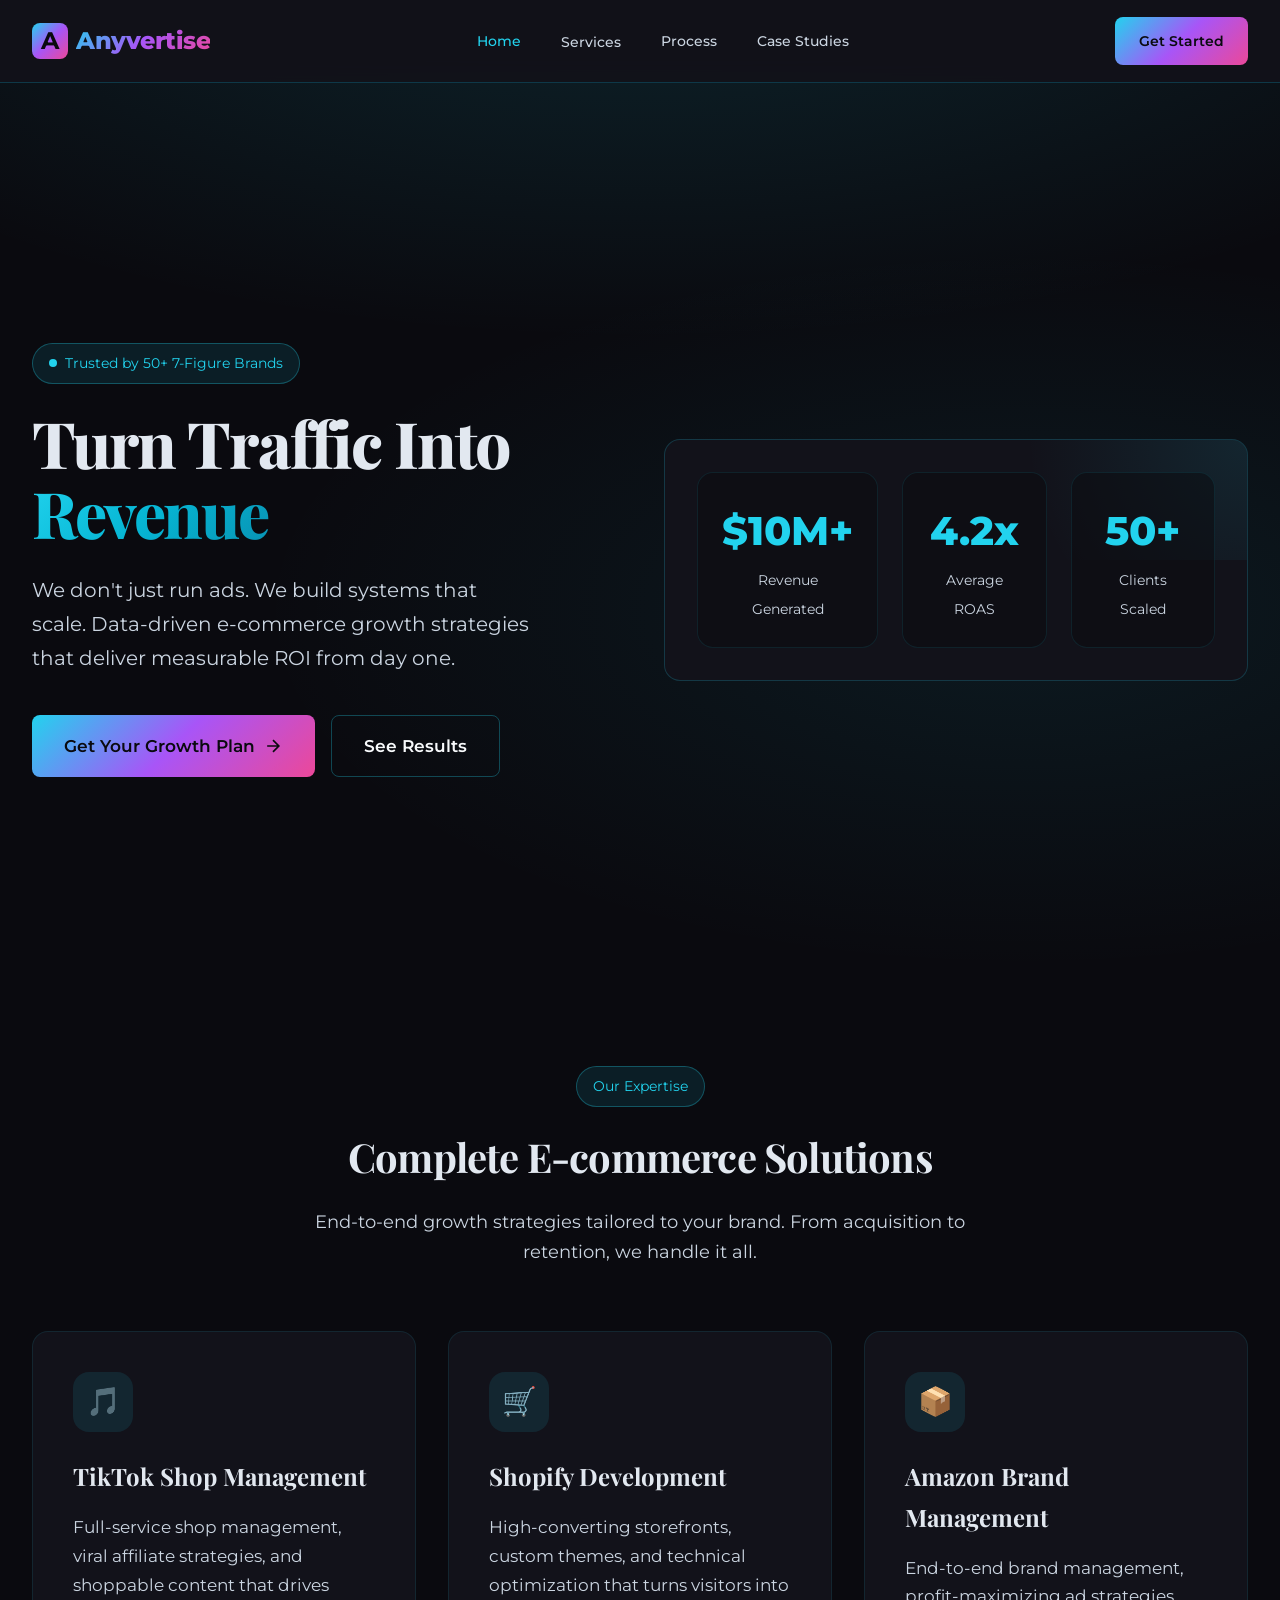
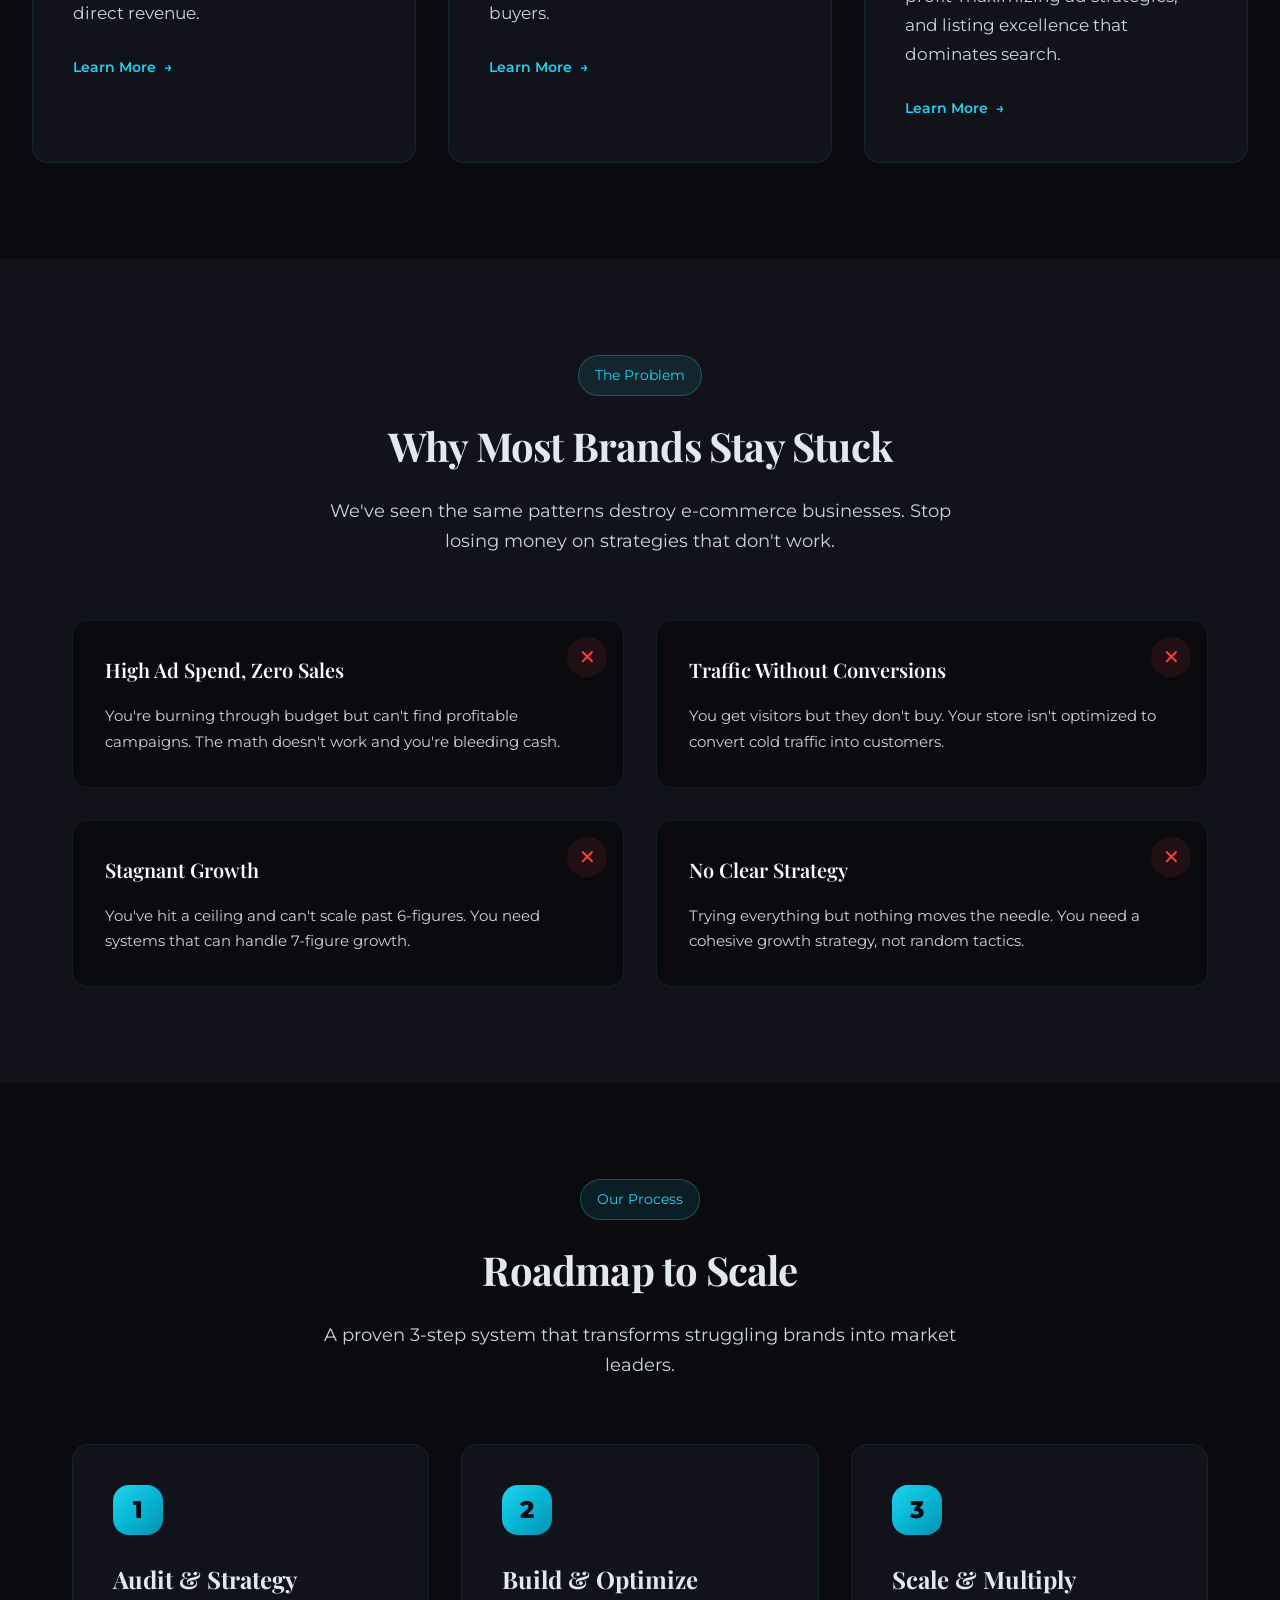
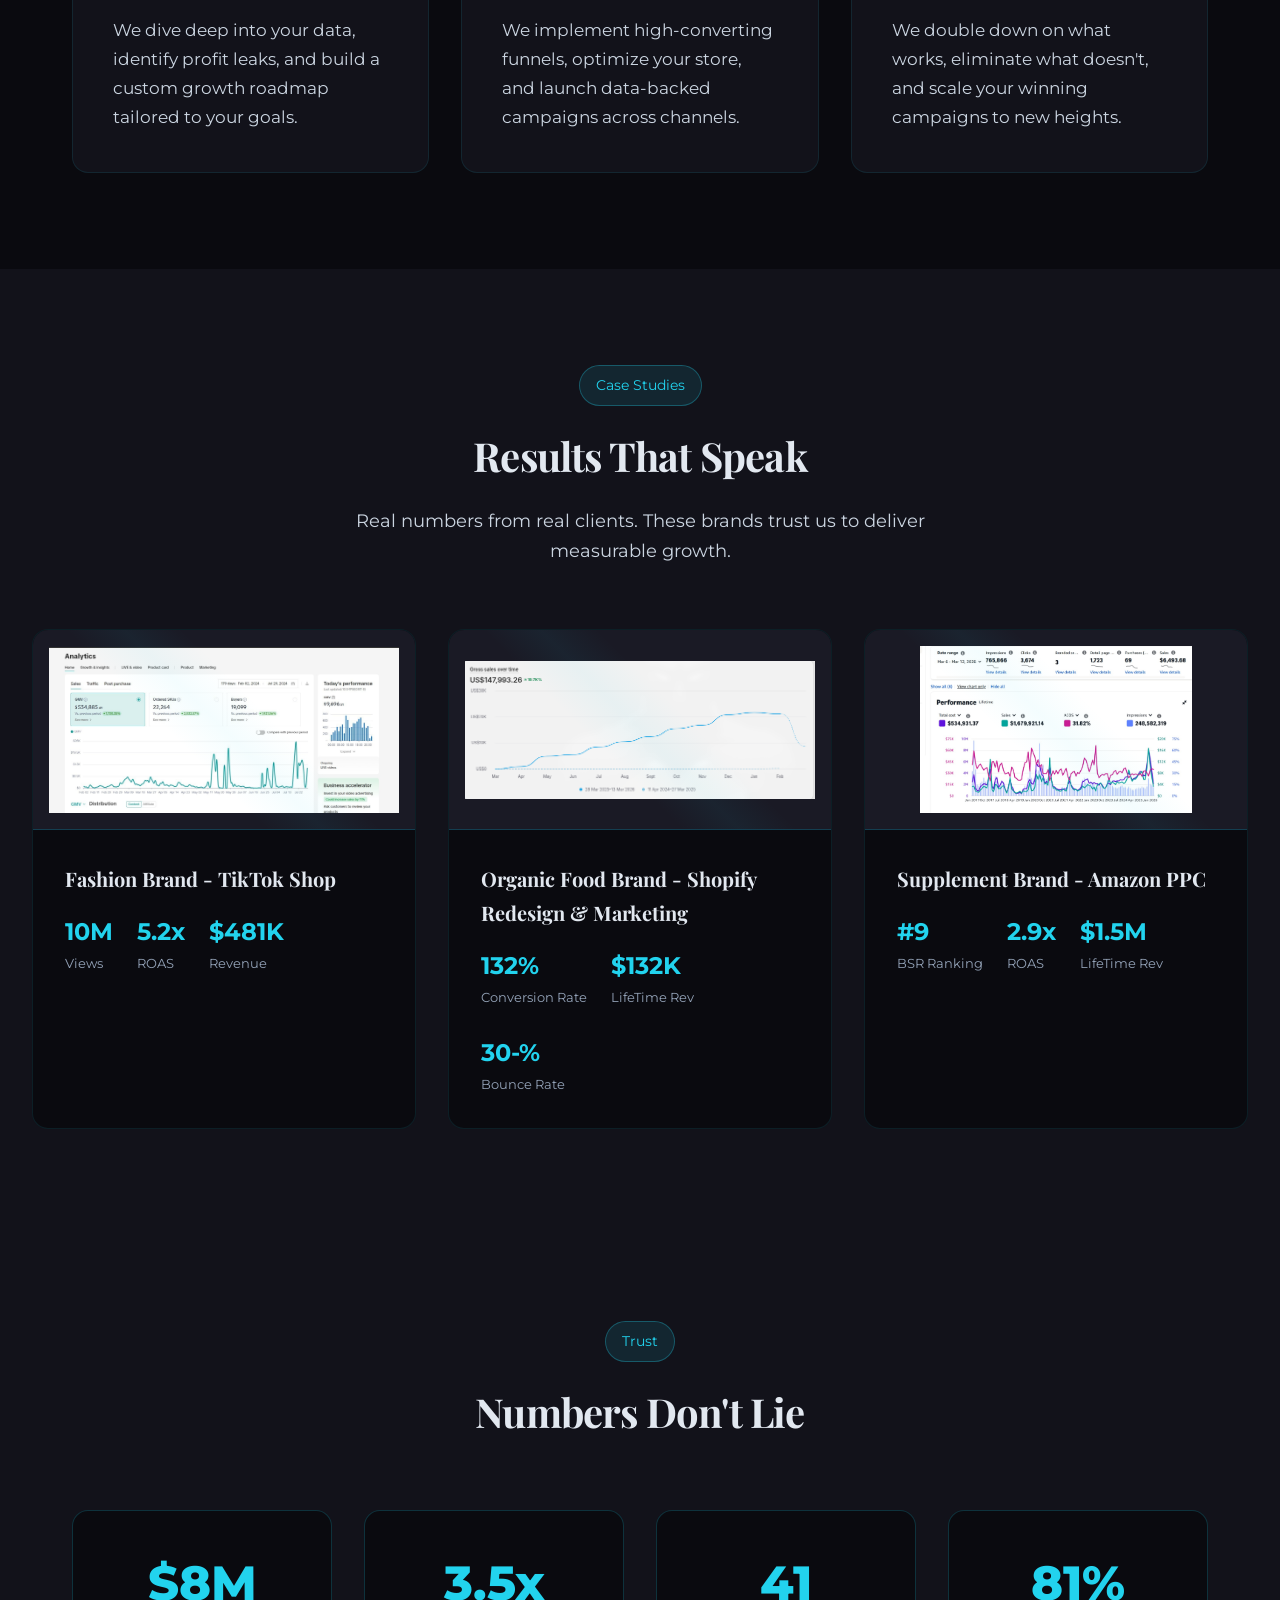
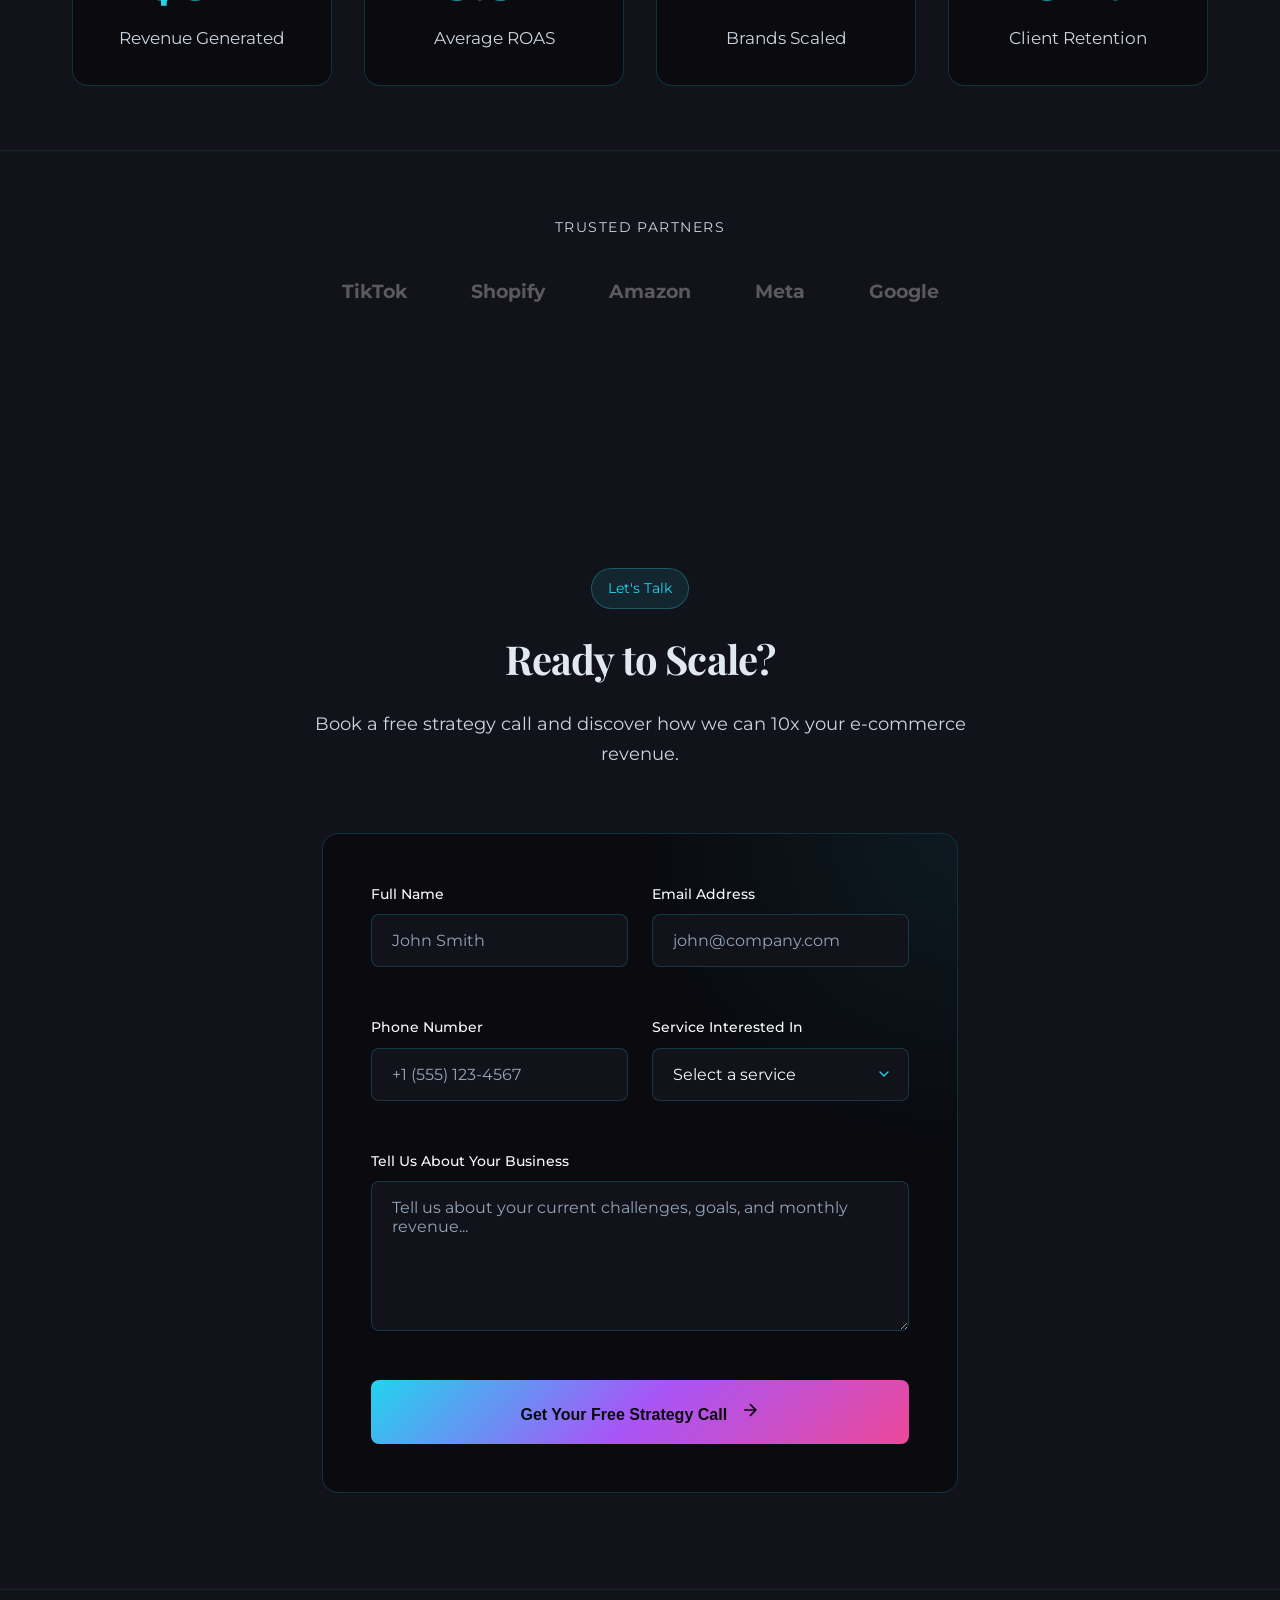
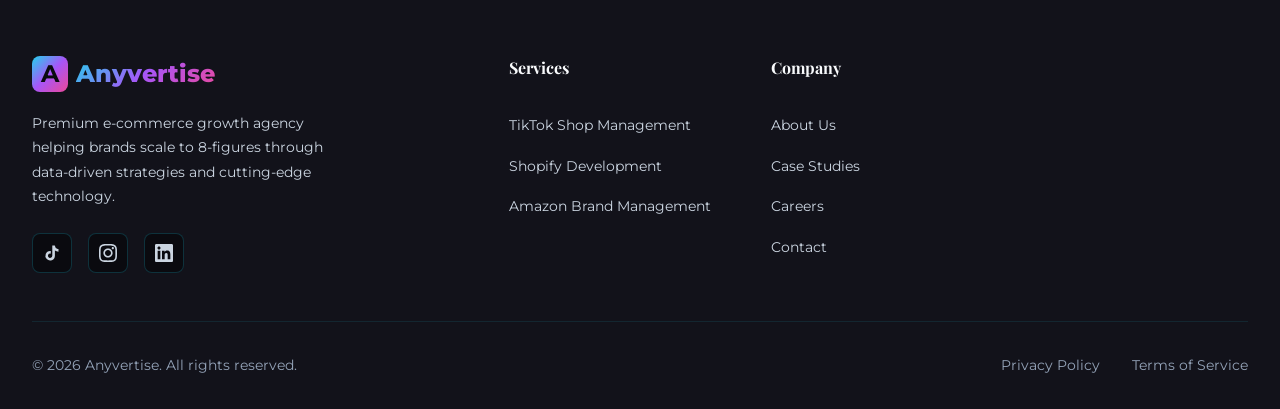
==== commit 7efe9786: "add endpoint for formspree to receive data" ====
--- a/index.html
+++ b/index.html
@@ -275,25 +275,25 @@
         <p class="section-description">Book a free strategy call and discover how we can 10x your e-commerce revenue.</p>
       </div>
       <div class="contact-container animate-on-scroll animate-delay-1">
-        <form class="contact-form" id="contactForm">
+        <form class="contact-form" id="contactForm" action="https://formspree.io/f/xgonzkee" method="POST">
           <div class="form-row">
             <div class="form-group">
               <label class="form-label" for="name">Full Name</label>
-              <input type="text" id="name" class="form-input" placeholder="John Smith" required>
+              <input type="text" id="name" name="name" class="form-input" placeholder="John Smith" required>
             </div>
             <div class="form-group">
               <label class="form-label" for="email">Email Address</label>
-              <input type="email" id="email" class="form-input" placeholder="john@company.com" required>
+              <input type="email" id="email" name="email" class="form-input" placeholder="john@company.com" required>
             </div>
           </div>
           <div class="form-row">
             <div class="form-group">
               <label class="form-label" for="phone">Phone Number</label>
-              <input type="tel" id="phone" class="form-input" placeholder="+1 (555) 123-4567">
+              <input type="tel" id="phone" name="phone" class="form-input" placeholder="+1 (555) 123-4567">
             </div>
             <div class="form-group">
               <label class="form-label" for="service">Service Interested In</label>
-              <select id="service" class="form-select">
+              <select id="service" name="service" class="form-select">
                 <option value="">Select a service</option>
                 <option value="tiktok">TikTok Marketing</option>
                 <option value="shopify">Shopify Development</option>
@@ -304,7 +304,7 @@
           </div>
           <div class="form-group">
             <label class="form-label" for="message">Tell Us About Your Business</label>
-            <textarea id="message" class="form-textarea" placeholder="Tell us about your current challenges, goals, and monthly revenue..."></textarea>
+            <textarea id="message" name="message" class="form-textarea" placeholder="Tell us about your current challenges, goals, and monthly revenue..."></textarea>
           </div>
           <button type="submit" class="form-submit">
             Get Your Free Strategy Call
--- a/css/style.css
+++ b/css/style.css
@@ -2022,6 +2022,57 @@
     color: var(--bg-primary) !important;
   }
 
+  .mobile-dropdown {
+    width: 100%;
+  }
+
+  .mobile-dropdown-btn {
+    width: 100%;
+    display: flex;
+    justify-content: space-between;
+    align-items: center;
+    padding: 1rem;
+    background: none;
+    border: none;
+    color: var(--text-secondary);
+    font-size: 1rem;
+    font-weight: 500;
+    cursor: pointer;
+    border-radius: var(--radius-sm);
+    text-align: left;
+    margin-bottom: 0.5rem;
+  }
+
+  .mobile-dropdown-btn:hover,
+  .mobile-dropdown-btn.active {
+    background: rgba(34, 211, 238, 0.1);
+    color: var(--accent-primary);
+  }
+
+  .mobile-dropdown-content {
+    display: none;
+    padding-left: 1rem;
+    margin-bottom: 0.5rem;
+  }
+
+  .mobile-dropdown-content.show {
+    display: block;
+  }
+
+  .mobile-dropdown-content a {
+    font-size: 0.9rem !important;
+    padding: 0.75rem 1rem !important;
+  }
+  
+  .dropdown-icon {
+    font-size: 0.8rem;
+    transition: transform 0.3s ease;
+  }
+  
+  .mobile-dropdown-btn.active .dropdown-icon {
+    transform: rotate(180deg);
+  }
+
   .footer-collapse {
     display: none;
   }
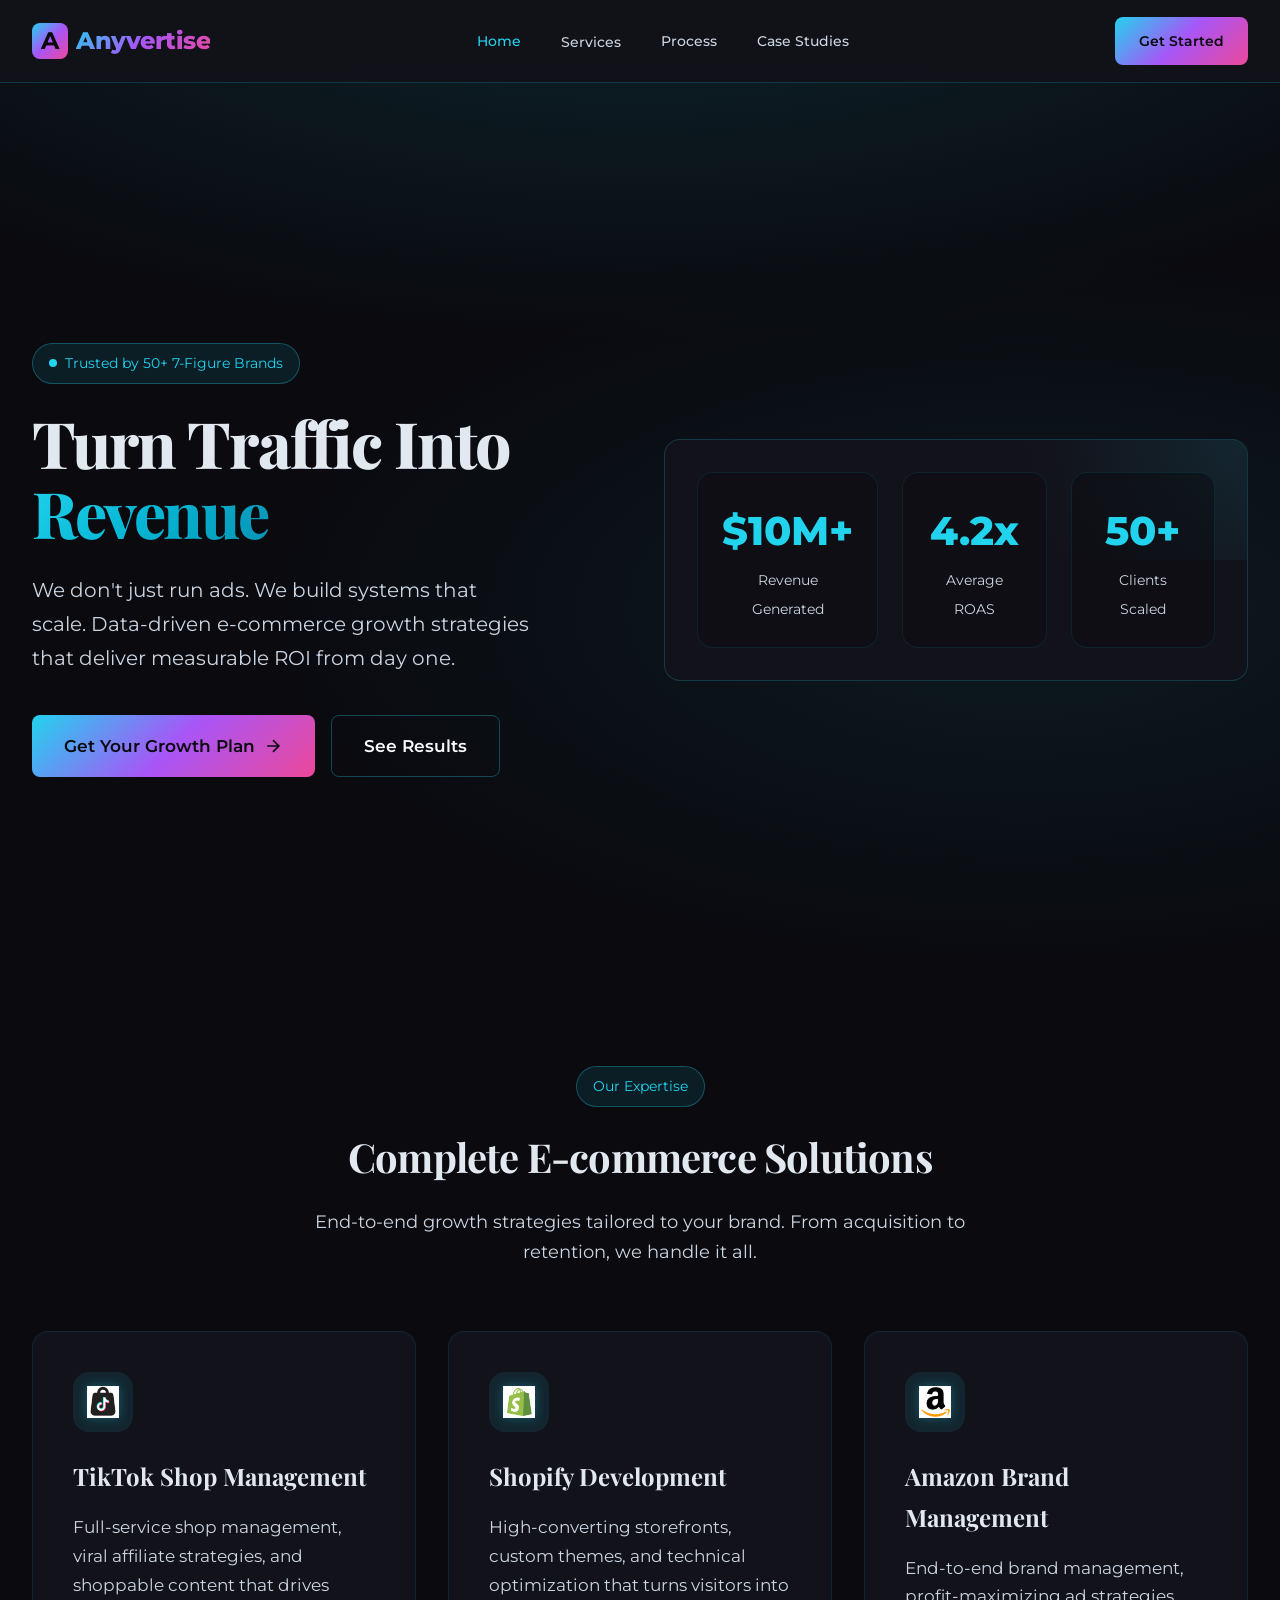
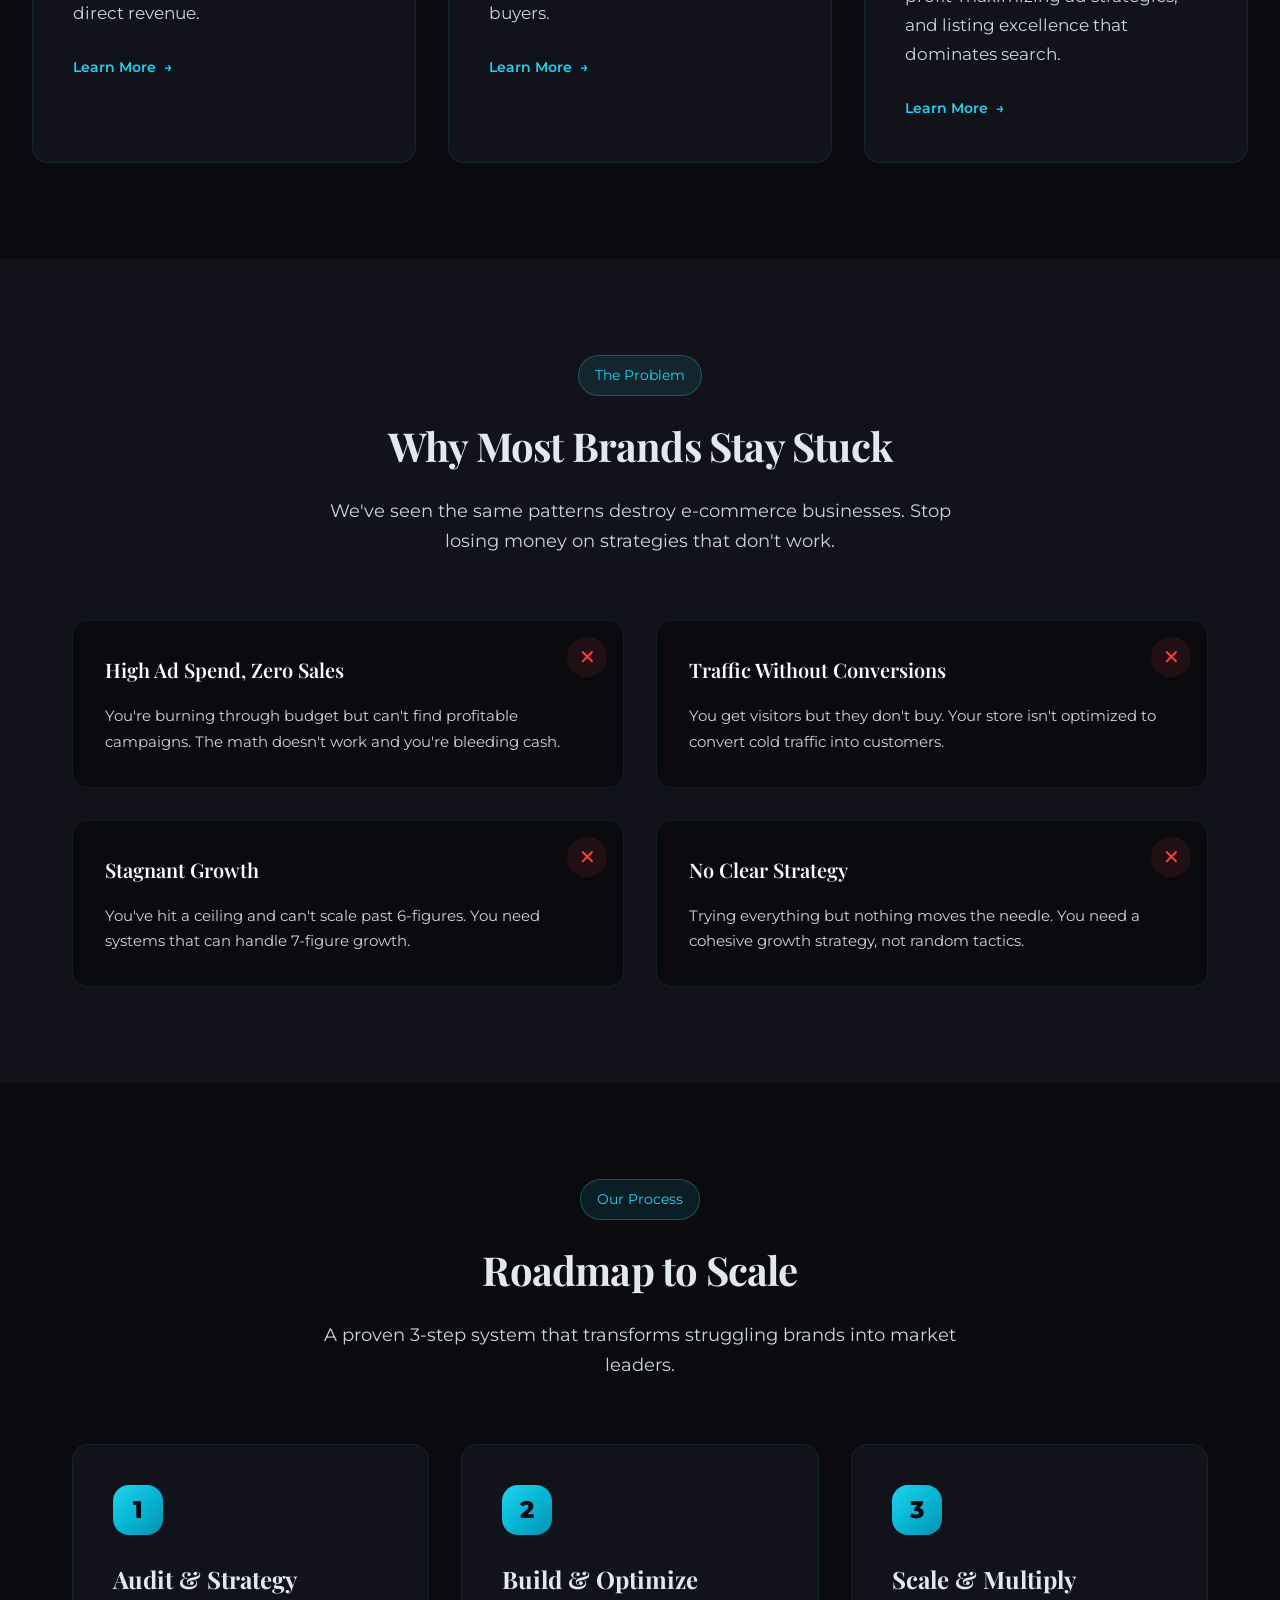
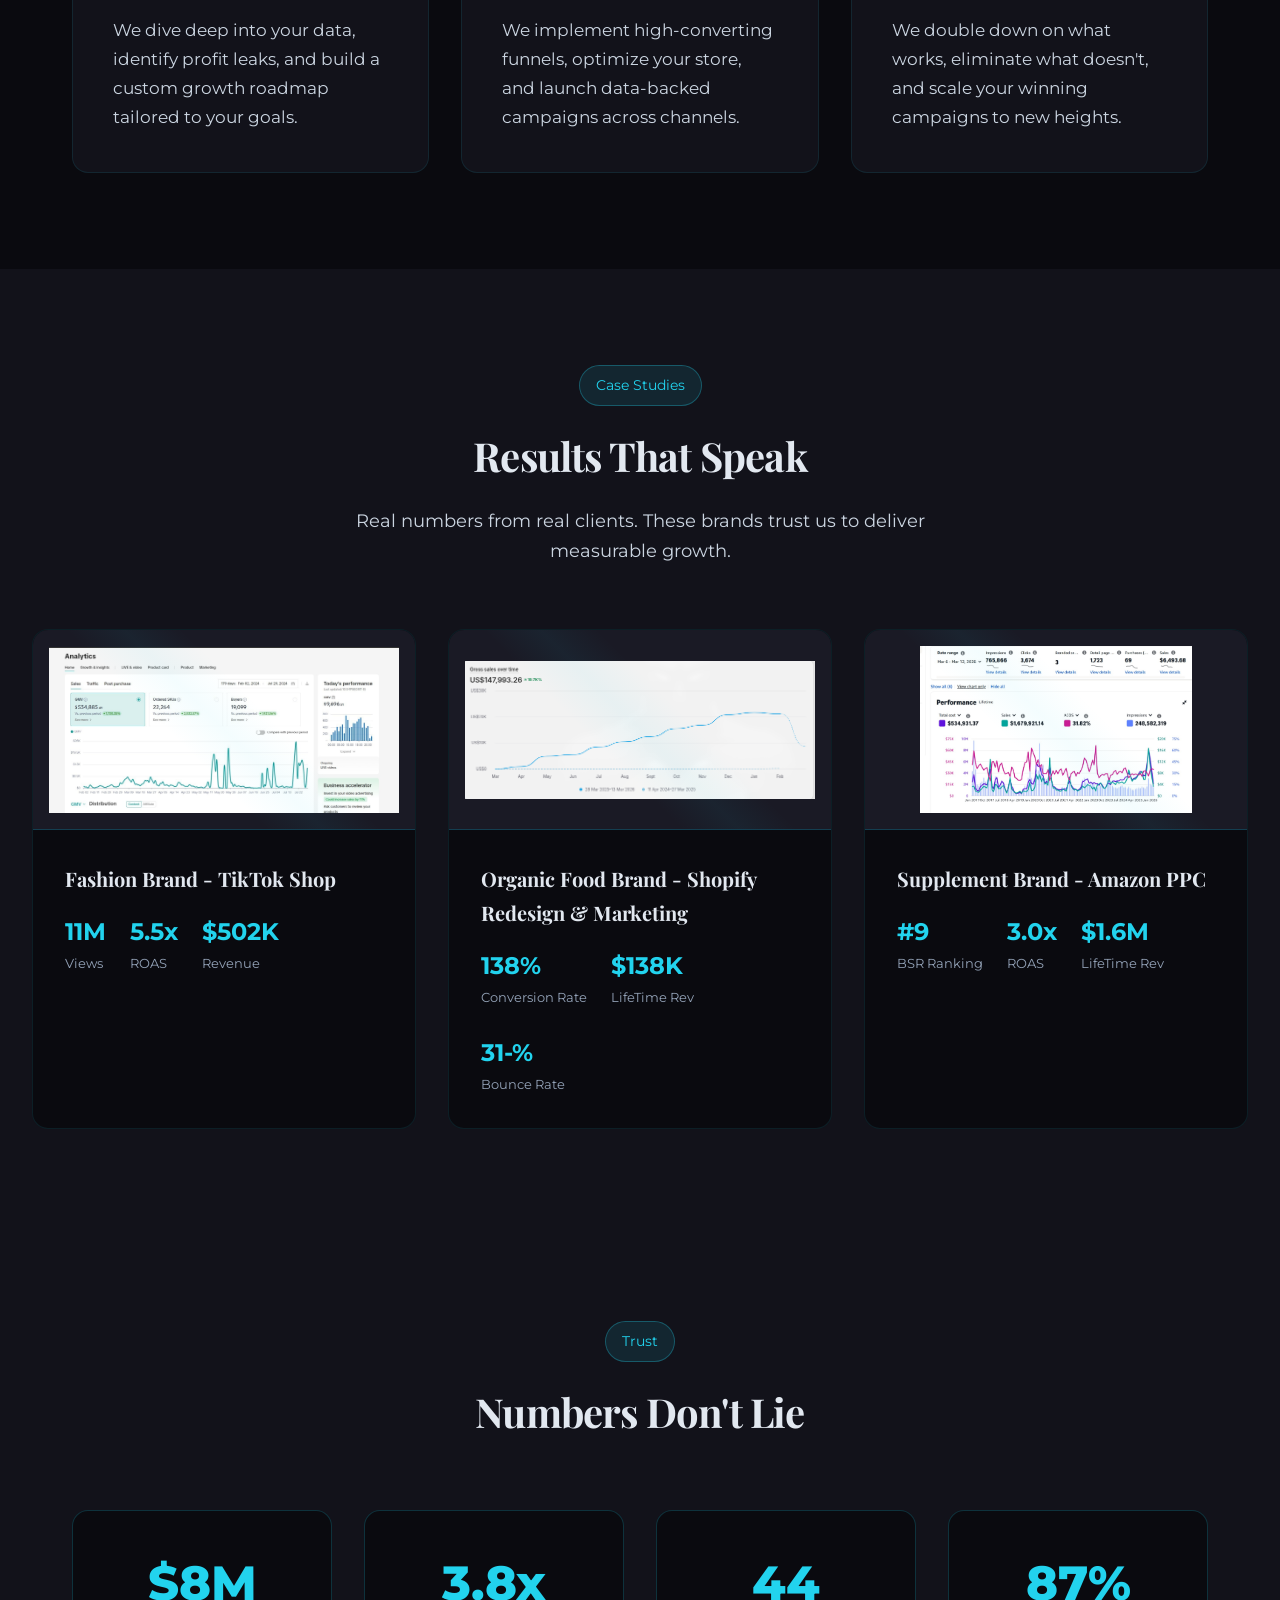
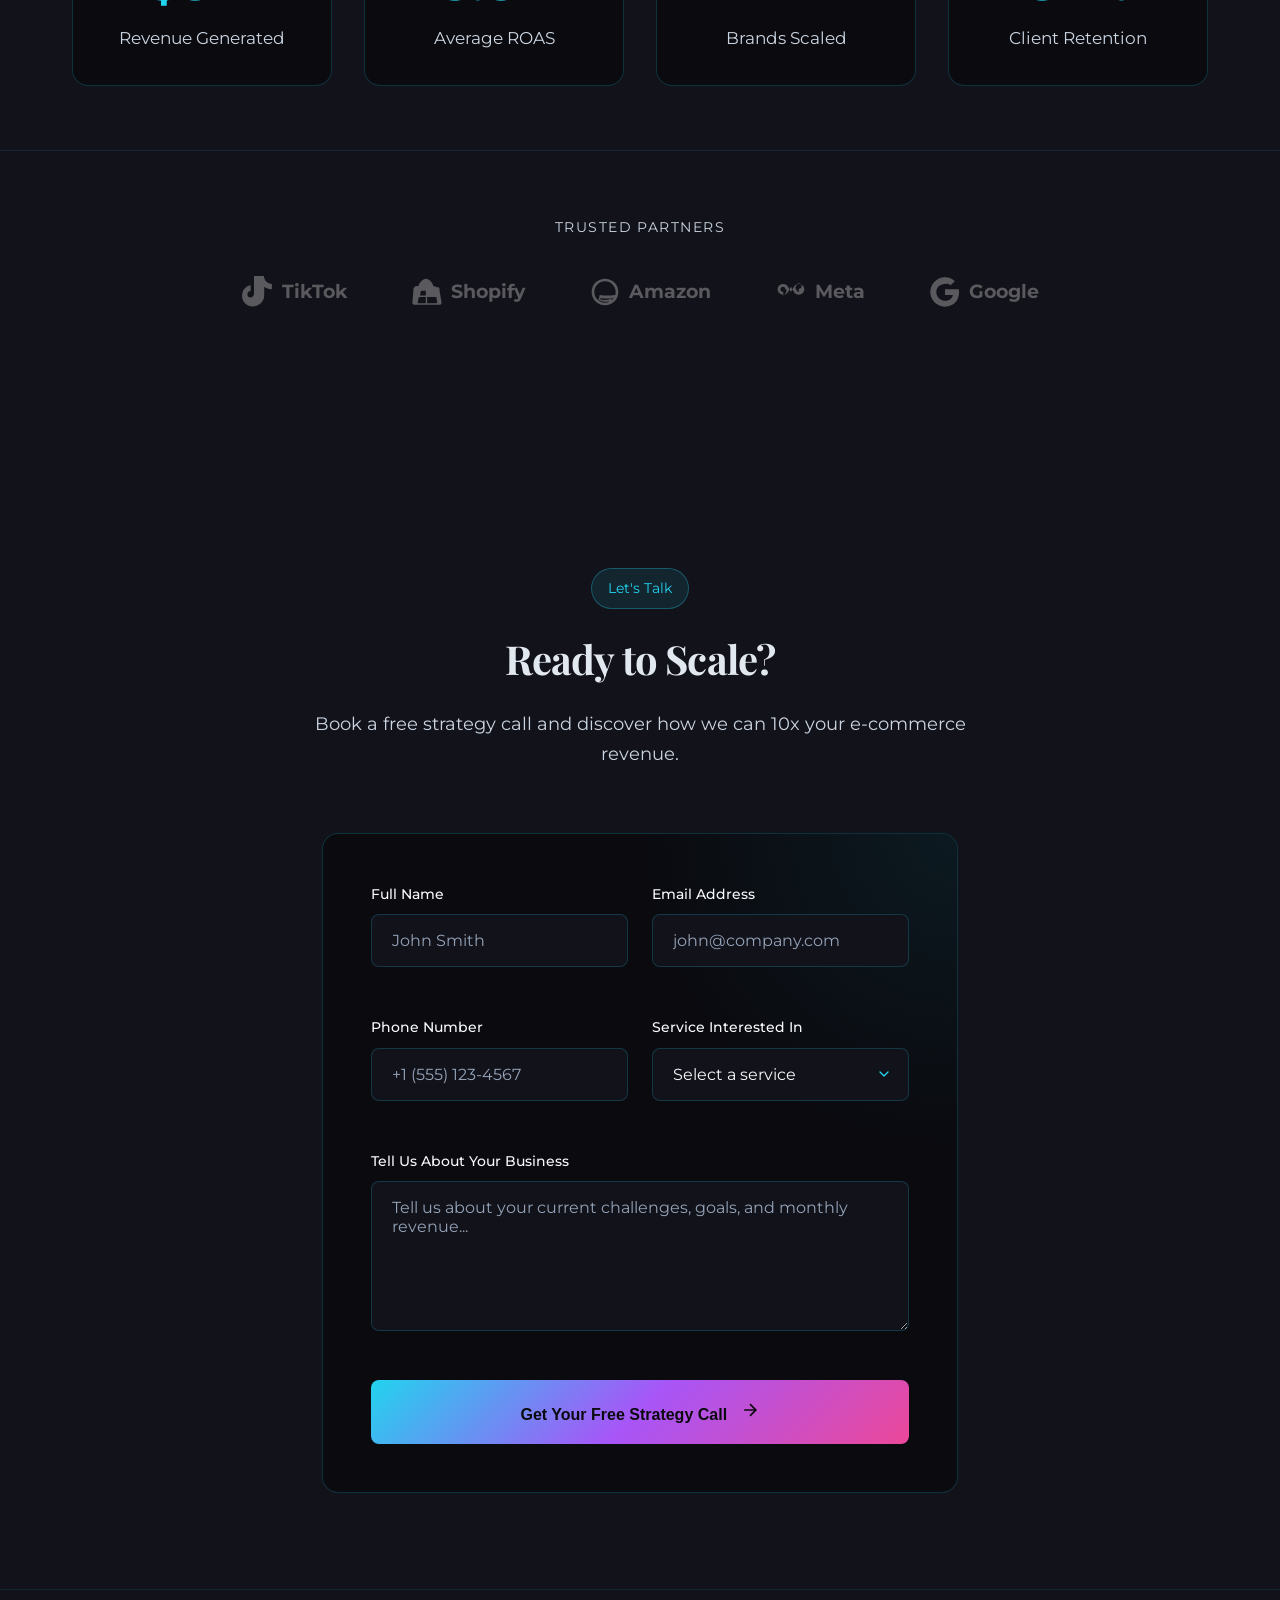
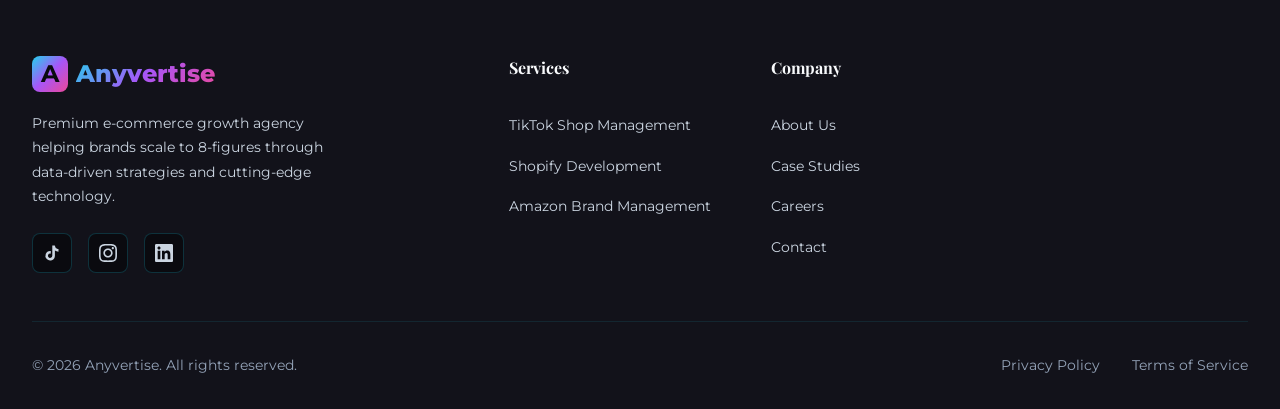
==== commit aa86365a: "add amazon shopify and tiktok logo" ====
--- a/index.html
+++ b/index.html
@@ -67,7 +67,9 @@
       
       <div class="services-grid">
         <div class="service-card animate-on-scroll animate-delay-1">
-          <div class="service-icon">🎵</div>
+          <div class="service-icon">
+            <img src="assets/logos/titkok.png" alt="TikTok" class="service-brand-logo">
+          </div>
           <h3 class="service-title">TikTok Shop Management</h3>
           <p class="service-description">Full-service shop management, viral affiliate strategies, and shoppable content that drives direct revenue.</p>
           <a href="services/tiktok.html" class="service-link">
@@ -76,7 +78,9 @@
         </div>
 
         <div class="service-card animate-on-scroll animate-delay-2">
-          <div class="service-icon">🛒</div>
+          <div class="service-icon">
+            <img src="assets/logos/shopify.png" alt="Shopify" class="service-brand-logo">
+          </div>
           <h3 class="service-title">Shopify Development</h3>
           <p class="service-description">High-converting storefronts, custom themes, and technical optimization that turns visitors into buyers.</p>
           <a href="services/shopify.html" class="service-link">
@@ -85,7 +89,9 @@
         </div>
 
         <div class="service-card animate-on-scroll animate-delay-3">
-          <div class="service-icon">📦</div>
+          <div class="service-icon">
+            <img src="assets/logos/amazon.png" alt="Amazon" class="service-brand-logo">
+          </div>
           <h3 class="service-title">Amazon Brand Management</h3>
           <p class="service-description">End-to-end brand management, profit-maximizing ad strategies, and listing excellence that dominates search.</p>
           <a href="services/amazon.html" class="service-link">
@@ -259,11 +265,36 @@
       <div class="partners-section">
         <p class="partners-title">Trusted Partners</p>
         <div class="partners-grid">
-          <span class="partner-logo">TikTok</span>
-          <span class="partner-logo">Shopify</span>
-          <span class="partner-logo">Amazon</span>
-          <span class="partner-logo">Meta</span>
-          <span class="partner-logo">Google</span>
+          <div class="partner-logo" title="TikTok">
+            <svg width="32" height="32" viewBox="0 0 24 24" fill="currentColor" xmlns="http://www.w3.org/2000/svg">
+              <path d="M12.53.02C13.84 0 15.14.01 16.44 0c.08 1.53.63 3.09 1.75 4.17 1.12 1.11 2.7 1.62 4.24 1.79v4.03c-1.44-.06-2.89-.35-4.2-.97-.57-.26-1.1-.59-1.59-1.01V14.5c.01 1.42-.31 2.86-1.09 4.07C14.06 20.94 11.75 22.49 9.01 22.75 6.27 23.01 3.44 21.99 1.76 19.8 0.08 17.61-0.34 14.65.51 12.03 1.36 9.41 3.73 7.39 6.47 6.96v4.21c-.48.05-.96.22-1.35.5-.96.68-1.3 2.04-.84 3.1.46 1.06 1.72 1.6 2.84 1.25 1.12-.35 1.87-1.47 1.88-2.64V0l3.02.02z"/>
+            </svg>
+            <span style="margin-left: 8px;">TikTok</span>
+          </div>
+          <div class="partner-logo" title="Shopify">
+            <svg width="32" height="32" viewBox="0 0 24 24" fill="currentColor" xmlns="http://www.w3.org/2000/svg">
+              <path d="M19.1 8.5C18.6 8 18 7.7 17.3 7.7c-.1 0-.3 0-.4.1C16.3 5.4 14.8 3.5 13 2.6c-.6-.3-1.2-.5-1.9-.5C10.5 2.1 9.9 2.3 9.4 2.6 7.6 3.5 6.1 5.4 5.5 7.7c-.1 0-.3-.1-.4-.1-1.1-.1-2.1.3-2.6.8-.5.5-.8 1.2-.8 1.9 0 .2 0 .4.1.6L1.1 19.5c-.1.3-.1.7 0 1 .1.3.3.6.6.8s.6.3.9.3h18.7c.3 0 .7-.1 1-.3.3-.2.5-.5.6-.8.1-.3.1-.7 0-1L21.4 11c.1-.2.1-.4.1-.6 0-.7-.3-1.4-.8-1.9zm-8 12h-6.1l.6-3.8c.1-.6.6-1 1.2-1h4.3zm0-5.8h-4.3l.5-3c.1-.4.4-.7.8-.7h3zm9.1 5.8h-8.1v-4.8h6.9l.6 3.8c.1.5-.2 1-.6 1z"/>
+            </svg>
+            <span style="margin-left: 8px;">Shopify</span>
+          </div>
+          <div class="partner-logo" title="Amazon">
+            <svg width="32" height="32" viewBox="0 0 24 24" fill="currentColor" xmlns="http://www.w3.org/2000/svg">
+              <path d="M15.93 17.13c-1.47.81-2.04.84-4.14.84-2.49 0-3.6-.21-4.91-1.01-.11-.07-.15-.04-.09.05.3.52.93 1.16 1.91 1.57 1.35.57 2.63.76 4.74.76 2.02 0 3.34-.33 5.03-1.09.12-.05.11-.2-.01-.25-.13-.05-.41-.09-.53-.13v.26zm3.44-2.72c-.05-.17-.14-.24-.31-.21-1.64.33-3.32.49-5.01.49-1.95 0-3.91-.14-5.83-.49-.16-.03-.24.03-.28.18-.31 1.28-.38 1.9-.38 3.28 0 .1.06.15.15.15.24 0 .48-.02.72-.02.1 0 .15-.05.15-.15v-1.2c1.51.31 3.07.47 4.65.47 1.87 0 3.75-.16 5.58-.47v1.2c0 .1.05.15.15.15.24 0 .48.02.72.02.1 0 .15-.05.15-.15 0-1.38-.07-2-.38-3.28zM12 2C6.48 2 2 6.48 2 12s4.48 10 10 10 10-4.48 10-10S17.52 2 12 2zm0 18c-4.41 0-8-3.59-8-8s3.59-8 8-8 8 3.59 8 8-3.59 8-8 8z"/>
+            </svg>
+            <span style="margin-left: 8px;">Amazon</span>
+          </div>
+          <div class="partner-logo" title="Meta">
+            <svg width="32" height="32" viewBox="0 0 24 24" fill="currentColor" xmlns="http://www.w3.org/2000/svg">
+              <path d="M17.842 6c-1.396 0-2.618.66-3.376 1.706C13.567 8.927 12.825 10.457 12 12c-.825-1.543-1.567-3.073-2.466-4.294C8.776 6.66 7.554 6 6.158 6 3.86 6 2 7.79 2 10s1.86 4 4.158 4c1.396 0 2.618-.66 3.376-1.706.9-1.221 1.641-2.751 2.466-4.294.825 1.543 1.567 3.073 2.466 4.294.758 1.046 1.98 1.706 3.376 1.706 2.298 0 4.158-1.79 4.158-4s-1.86-4-4.158-4zm0 6c-.454 0-.853-.217-1.116-.575-.544-.738-.992-1.664-1.526-2.675.534-1.011.982-1.937 1.526-2.675.263-.358.662-.575 1.116-.575 1.19 0 2.158.897 2.158 2s-.968 2-2.158 2zM6.158 12c-1.19 0-2.158-.897-2.158-2s.968-2 2.158-2c.454 0 .853.217 1.116.575.544.738.992 1.664 1.526 2.675-.534 1.011-.982 1.937-1.526 2.675-.263.358-.662.575-1.116.575z"/>
+            </svg>
+            <span style="margin-left: 8px;">Meta</span>
+          </div>
+          <div class="partner-logo" title="Google">
+            <svg width="32" height="32" viewBox="0 0 24 24" fill="currentColor" xmlns="http://www.w3.org/2000/svg">
+              <path d="M22.56 12.25c0-.78-.07-1.53-.2-2.25H12v4.26h5.92c-.26 1.37-1.04 2.53-2.21 3.31v2.77h3.57c2.08-1.92 3.28-4.74 3.28-8.09zM12 23c2.97 0 5.46-.98 7.28-2.66l-3.57-2.77c-.98.66-2.23 1.06-3.71 1.06-2.86 0-5.29-1.93-6.16-4.53H2.18v2.84C3.99 20.53 7.7 23 12 23zM5.84 14.09c-.22-.66-.35-1.36-.35-2.09s.13-1.43.35-2.09V7.07H2.18C1.43 8.55 1 10.22 1 12s.43 3.45 1.18 4.93l3.66-2.84zM12 5.38c1.62 0 3.06.56 4.21 1.64l3.15-3.15C17.45 2.09 14.97 1 12 1 7.7 1 3.99 3.47 2.18 7.07l3.66 2.84c.87-2.6 3.3-4.53 12-4.53z"/>
+            </svg>
+            <span style="margin-left: 8px;">Google</span>
+          </div>
         </div>
       </div>
     </section>
--- a/css/style.css
+++ b/css/style.css
@@ -590,6 +590,14 @@
   justify-content: center;
   font-size: 1.75rem;
   margin-bottom: 1.5rem;
+  overflow: hidden;
+}
+
+.service-brand-logo {
+  width: 32px;
+  height: 32px;
+  object-fit: contain;
+  filter: drop-shadow(0 0 5px rgba(34, 211, 238, 0.3));
 }
 
 .service-title {
